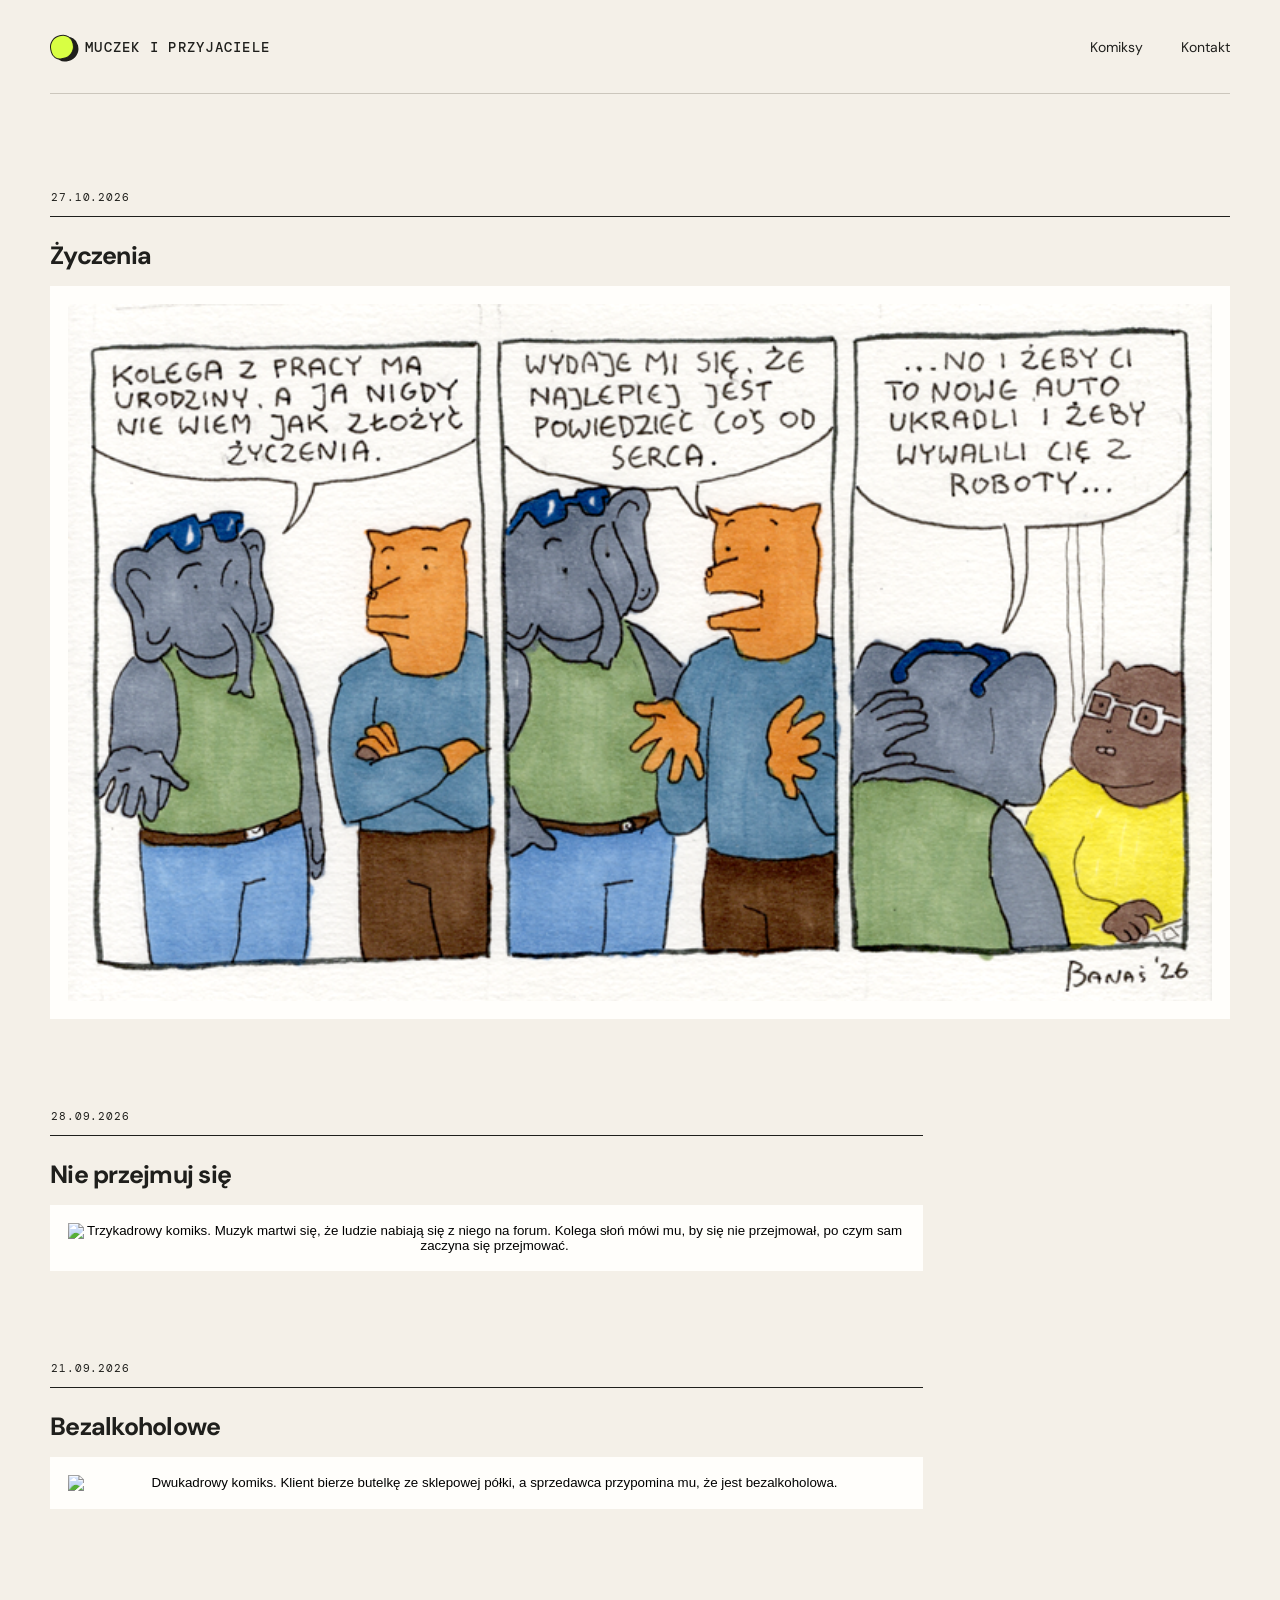
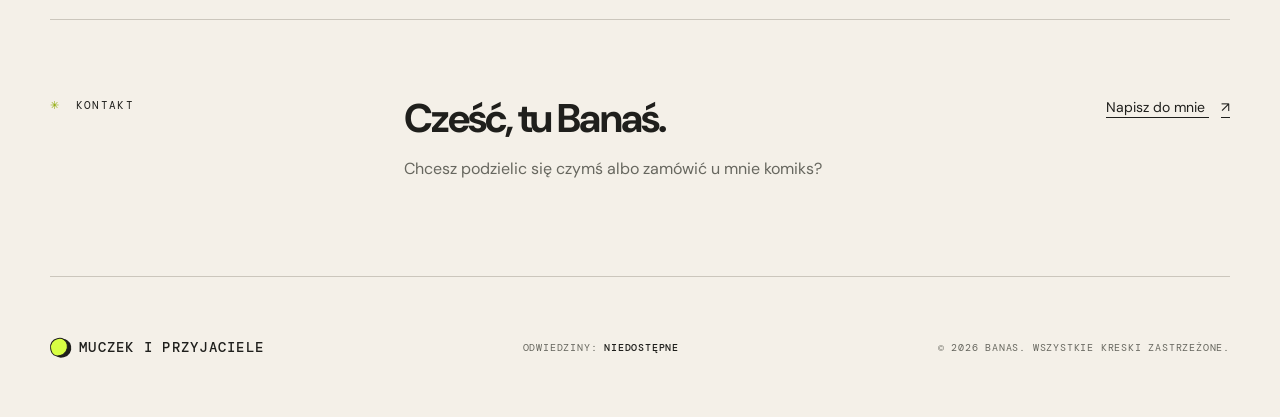
==== index.html @ a39222b4 "Display public GoatCounter visit total in footer" ====
<!doctype html>
<html lang="pl">
  <head>
    <meta charset="UTF-8" />
    <meta name="viewport" content="width=device-width, initial-scale=1.0" />
    <meta
      name="description"
      content="Muczek i Przyjaciele."
    />
    <title>Muczek i Przyjaciele</title>
    <link rel="preconnect" href="https://fonts.googleapis.com" />
    <link rel="preconnect" href="https://fonts.gstatic.com" crossorigin />
    <link
      href="https://fonts.googleapis.com/css2?family=DM+Mono:wght@400;500&family=DM+Sans:wght@400;500;600;700&display=swap"
      rel="stylesheet"
    />
    <link rel="stylesheet" href="style.css" />
    <script
      data-goatcounter="https://muczek.goatcounter.com/count"
      async
      src="https://gc.zgo.at/count.js"
    ></script>
  </head>
  <body>
    <header class="site-header">
      <a class="logo" href="#top" aria-label="Muczek i Przyjaciele — strona główna">
        <span class="logo-mark" aria-hidden="true"></span>
        <span>MUCZEK I PRZYJACIELE</span>
      </a>
      <nav aria-label="Główna nawigacja">
        <a href="#komiksy">Komiksy</a>
        <a href="#kontakt">Kontakt</a>
      </nav>
    </header>

    <main id="top">
      <section class="comics-section" id="komiksy" aria-labelledby="comics-title">
        <div class="comic-list">
          <article class="comic-card featured">
            <div class="comic-meta">
              <time datetime="2026-10-27">27.10.2026</time>
            </div>
            <div class="comic-caption">
              <h3>Życzenia</h3>
            </div>
            <button class="comic-image-button" type="button" aria-label="Powiększ komiks: Życzenia">
              <img
                src="assets/2026_10_zyczenia.png"
                alt="Trzykadrowy komiks. Słoń pyta, jak złożyć koledze z pracy życzenia urodzinowe. Za radą znajomego mówi od serca: życzy koledze kradzieży nowego auta i zwolnienia z pracy."
              />
              <span class="zoom-hint" aria-hidden="true">Powiększ ↗</span>
            </button>
          </article>

          <article class="comic-card">
            <div class="comic-meta">
              <time datetime="2026-09-28">28.09.2026</time>
            </div>
            <div class="comic-caption">
              <h3>Nie przejmuj się</h3>
            </div>
            <button class="comic-image-button" type="button" aria-label="Powiększ komiks: Nie przejmuj się">
              <img
                src="assets/2026_09_nie_przejmuj_sie.png"
                alt="Trzykadrowy komiks. Muzyk martwi się, że ludzie nabiają się z niego na forum. Kolega słoń mówi mu, by się nie przejmował, po czym sam zaczyna się przejmować."
              />
              <span class="zoom-hint" aria-hidden="true">Powiększ ↗</span>
            </button>
          </article>

          <article class="comic-card">
            <div class="comic-meta">
              <time datetime="2026-09-21">21.09.2026</time>
            </div>
            <div class="comic-caption">
              <h3>Bezalkoholowe</h3>
            </div>
            <button class="comic-image-button" type="button" aria-label="Powiększ komiks: Bezalkoholowe">
              <img
                src="assets/2026_09_bezalkoholowe.png"
                alt="Dwukadrowy komiks. Klient bierze butelkę ze sklepowej półki, a sprzedawca przypomina mu, że jest bezalkoholowa."
              />
              <span class="zoom-hint" aria-hidden="true">Powiększ ↗</span>
            </button>
          </article>
        </div>
      </section>

      <section class="about" id="kontakt" aria-labelledby="about-title">
        <div class="about-label"><span>✳</span> Kontakt</div>
        <div>
          <h2 id="about-title">Cześć, tu Banaś.</h2>
          <p>Chcesz podzielic się czymś albo zamówić u mnie komiks?</p>
        </div>
        <a href="mailto:banasmaciek@gmail.pl">Napisz do mnie <span aria-hidden="true">↗</span></a>
      </section>
    </main>

    <footer>
      <a class="logo footer-logo" href="#top"><span class="logo-mark" aria-hidden="true"></span>MUCZEK I PRZYJACIELE</a>
      <p class="visit-counter" title="Statystyki GoatCounter mogą być opóźnione do czterech godzin.">
        Odwiedziny: <span id="visit-count" role="status">Ładowanie…</span>
      </p>
      <p>© 2026 Banas. Wszystkie kreski zastrzeżone.</p>
    </footer>

    <dialog class="lightbox" aria-label="Powiększony komiks">
      <button class="lightbox-close" type="button" aria-label="Zamknij">×</button>
      <img alt="" />
    </dialog>

    <script src="script.js"></script>
  </body>
</html>
---- style.css ----
:root {
  --paper: #f4f0e8;
  --ink: #1f1f1c;
  --muted: #67675f;
  --line: #cbc6bc;
  --acid: #d8ff43;
  --white: #fffefb;
}

* { box-sizing: border-box; }

.visually-hidden {
  position: absolute;
  width: 1px;
  height: 1px;
  padding: 0;
  margin: -1px;
  overflow: hidden;
  clip: rect(0, 0, 0, 0);
  white-space: nowrap;
  border: 0;
}

html { scroll-behavior: smooth; }

body {
  margin: 0;
  color: var(--ink);
  background: var(--paper);
  font-family: "DM Sans", sans-serif;
  -webkit-font-smoothing: antialiased;
}

a { color: inherit; }

.site-header {
  width: min(1180px, calc(100% - 48px));
  height: 94px;
  margin: auto;
  display: flex;
  align-items: center;
  justify-content: space-between;
  border-bottom: 1px solid var(--line);
}

.logo {
  display: inline-flex;
  gap: 11px;
  align-items: center;
  text-decoration: none;
  font: 500 14px/1 "DM Mono", monospace;
  letter-spacing: .09em;
}

.logo-mark {
  width: 24px;
  height: 24px;
  display: block;
  background: var(--acid);
  border: 1.5px solid var(--ink);
  border-radius: 50% 44% 52% 39%;
  transform: rotate(-12deg);
  box-shadow: 4px 3px 0 var(--ink);
}

nav { display: flex; gap: 38px; }
nav a {
  position: relative;
  font-size: 14px;
  text-decoration: none;
}
nav a::after {
  content: "";
  position: absolute;
  left: 0; right: 100%; bottom: -6px;
  border-bottom: 1px solid;
  transition: right .2s ease;
}
nav a:hover::after { right: 0; }

main, footer { width: min(1180px, calc(100% - 48px)); margin: auto; }

.hero {
  min-height: 360px;
  display: flex;
  align-items: center;
  border-bottom: 1px solid var(--line);
}

.eyebrow {
  margin: 0 0 24px;
  font: 500 11px/1 "DM Mono", monospace;
  letter-spacing: .14em;
  text-transform: uppercase;
}

h1, h2, h3, p { margin-top: 0; }

.intro { color: var(--muted); font-size: 16px; line-height: 1.65; margin-bottom: 33px; }

.primary-button {
  width: fit-content;
  display: flex;
  align-items: center;
  gap: 42px;
  padding: 15px 18px;
  color: var(--white);
  background: var(--ink);
  text-decoration: none;
  font-size: 13px;
  transition: transform .2s, box-shadow .2s;
}
.primary-button:hover { transform: translate(-2px, -2px); box-shadow: 4px 4px 0 var(--acid); }
.primary-button span { font-size: 18px; }

.comics-section { padding: 96px 0 110px; }
.section-heading { display: flex; justify-content: space-between; align-items: end; margin-bottom: 58px; }
.section-heading .eyebrow { margin-bottom: 15px; }
h2 { font-size: clamp(38px, 4.2vw, 58px); letter-spacing: -.045em; line-height: 1; }
.issue-count { font: 12px "DM Mono", monospace; color: var(--muted); }

.comic-list { display: grid; gap: 90px; }
.comic-card { width: 74%; }
.comic-card.featured { width: 100%; }
.comic-meta {
  display: flex;
  justify-content: space-between;
  padding: 0 1px 12px;
  border-bottom: 1px solid var(--ink);
  font: 11px "DM Mono", monospace;
  letter-spacing: .08em;
  text-transform: uppercase;
}
.comic-number { font-weight: 500; }
.comic-image-button {
  display: block;
  position: relative;
  width: 100%;
  padding: 18px;
  border: 0;
  background: var(--white);
  cursor: zoom-in;
}
.comic-image-button img { display: block; width: 100%; height: auto; filter: contrast(1.02); }
.zoom-hint {
  position: absolute;
  right: 28px;
  bottom: 28px;
  padding: 9px 12px;
  color: white;
  background: var(--ink);
  font: 10px "DM Mono", monospace;
  opacity: 0;
  transform: translateY(5px);
  transition: .2s;
}
.comic-image-button:hover .zoom-hint { opacity: 1; transform: none; }
.comic-caption { margin: 22px 0 14px; }
.comic-caption h3 { margin-bottom: 0; font-size: 25px; letter-spacing: -.03em; }
.comic-caption p { margin: 3px 0 0; color: var(--muted); font-size: 14px; line-height: 1.5; }

.about {
  display: grid;
  grid-template-columns: 1fr 1.7fr .8fr;
  gap: 40px;
  align-items: start;
  padding: 78px 0;
  border-top: 1px solid var(--line);
  border-bottom: 1px solid var(--line);
}
.about-label { font: 11px "DM Mono", monospace; letter-spacing: .12em; text-transform: uppercase; }
.about-label span { color: #8ba800; margin-right: 7px; }
.about h2 { margin-bottom: 18px; font-size: 40px; }
.about p { max-width: 480px; color: var(--muted); line-height: 1.65; }
.about > a { justify-self: end; text-underline-offset: 5px; font-size: 14px; }
.about > a span { margin-left: 12px; }

footer { height: 140px; display: flex; align-items: center; justify-content: space-between; }
footer p { margin: 0; color: var(--muted); font: 10px "DM Mono", monospace; text-transform: uppercase; letter-spacing: .08em; }
.visit-counter { white-space: nowrap; }
.visit-counter span { color: var(--ink); font-weight: 500; }
.footer-logo .logo-mark { width: 18px; height: 18px; box-shadow: 3px 2px 0 var(--ink); }

.lightbox {
  width: min(95vw, 1400px);
  max-height: 94vh;
  padding: 48px 24px 24px;
  border: 0;
  background: var(--paper);
  box-shadow: 0 20px 80px #0006;
}
.lightbox::backdrop { background: #151512d9; backdrop-filter: blur(4px); }
.lightbox img { display: block; max-width: 100%; max-height: calc(94vh - 72px); margin: auto; }
.lightbox-close { position: absolute; top: 8px; right: 14px; border: 0; background: none; font-size: 30px; cursor: pointer; }

@media (max-width: 760px) {
  .site-header, main, footer { width: min(100% - 28px, 1180px); }
  .site-header { height: 74px; }
  nav { gap: 18px; }
  nav a:last-child { display: none; }
  .hero { min-height: 330px; padding: 60px 0; }
  .desktop-only { display: none; }
  .comics-section { padding: 70px 0 80px; }
  .section-heading { margin-bottom: 40px; }
  .comic-list { gap: 64px; }
  .comic-card, .comic-card.featured { width: 100%; }
  .comic-image-button { padding: 8px; }
  .about { grid-template-columns: 1fr; gap: 30px; padding: 60px 0; }
  .about > a { justify-self: start; }
  footer { min-height: 150px; height: auto; display: grid; gap: 12px; align-content: center; }
}

@media (prefers-reduced-motion: reduce) {
  html { scroll-behavior: auto; }
  *, *::before, *::after { transition: none !important; }
}
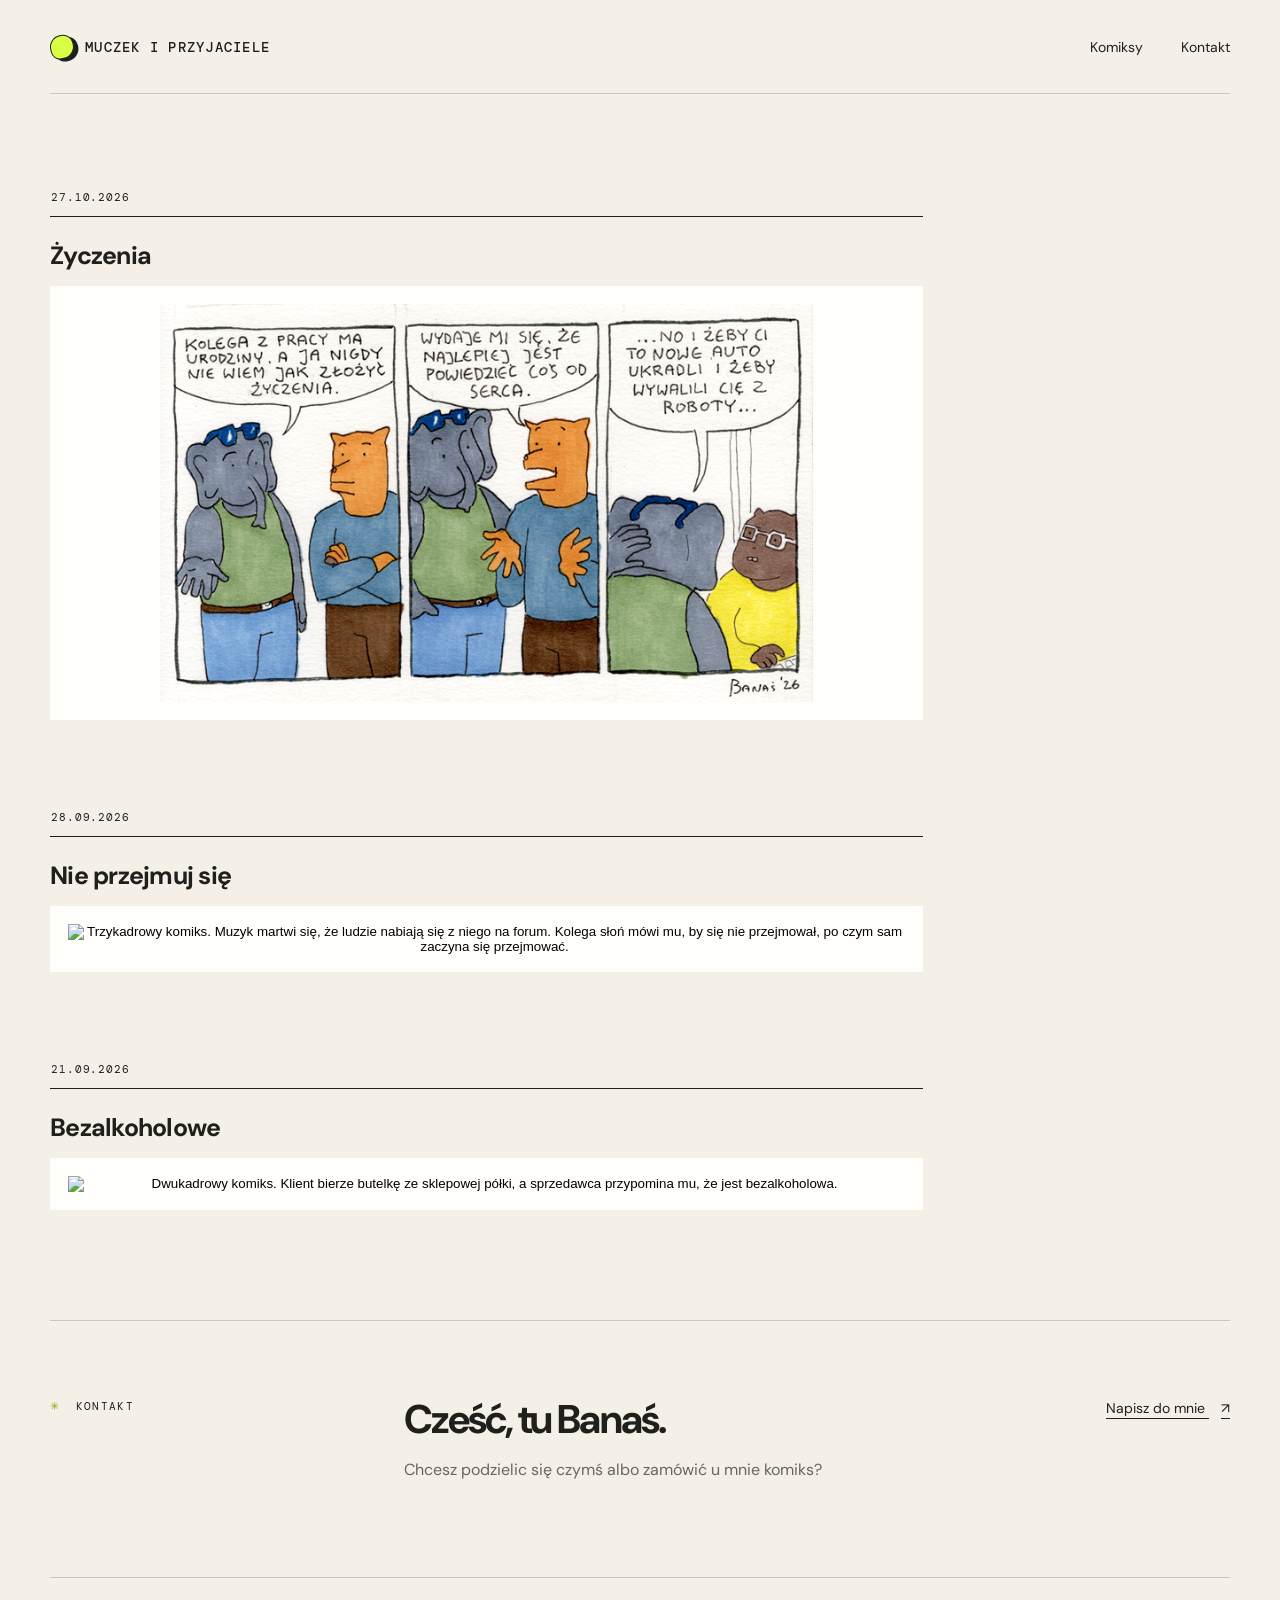
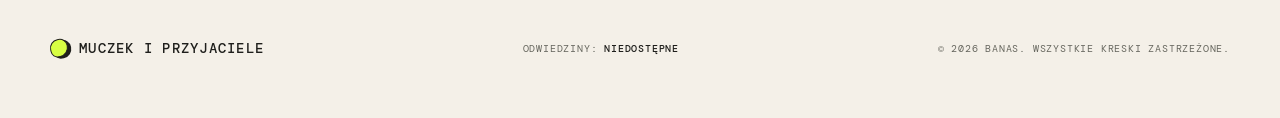
==== commit 515fbcce: "Reduce latest comic height and explain unavailable counter" ====
--- a/index.html
+++ b/index.html
@@ -36,7 +36,7 @@
     <main id="top">
       <section class="comics-section" id="komiksy" aria-labelledby="comics-title">
         <div class="comic-list">
-          <article class="comic-card featured">
+          <article class="comic-card compact">
             <div class="comic-meta">
               <time datetime="2026-10-27">27.10.2026</time>
             </div>
--- a/style.css
+++ b/style.css
@@ -142,6 +142,7 @@
   cursor: zoom-in;
 }
 .comic-image-button img { display: block; width: 100%; height: auto; filter: contrast(1.02); }
+.comic-card.compact .comic-image-button img { aspect-ratio: 1044 / 496; object-fit: contain; }
 .zoom-hint {
   position: absolute;
   right: 28px;
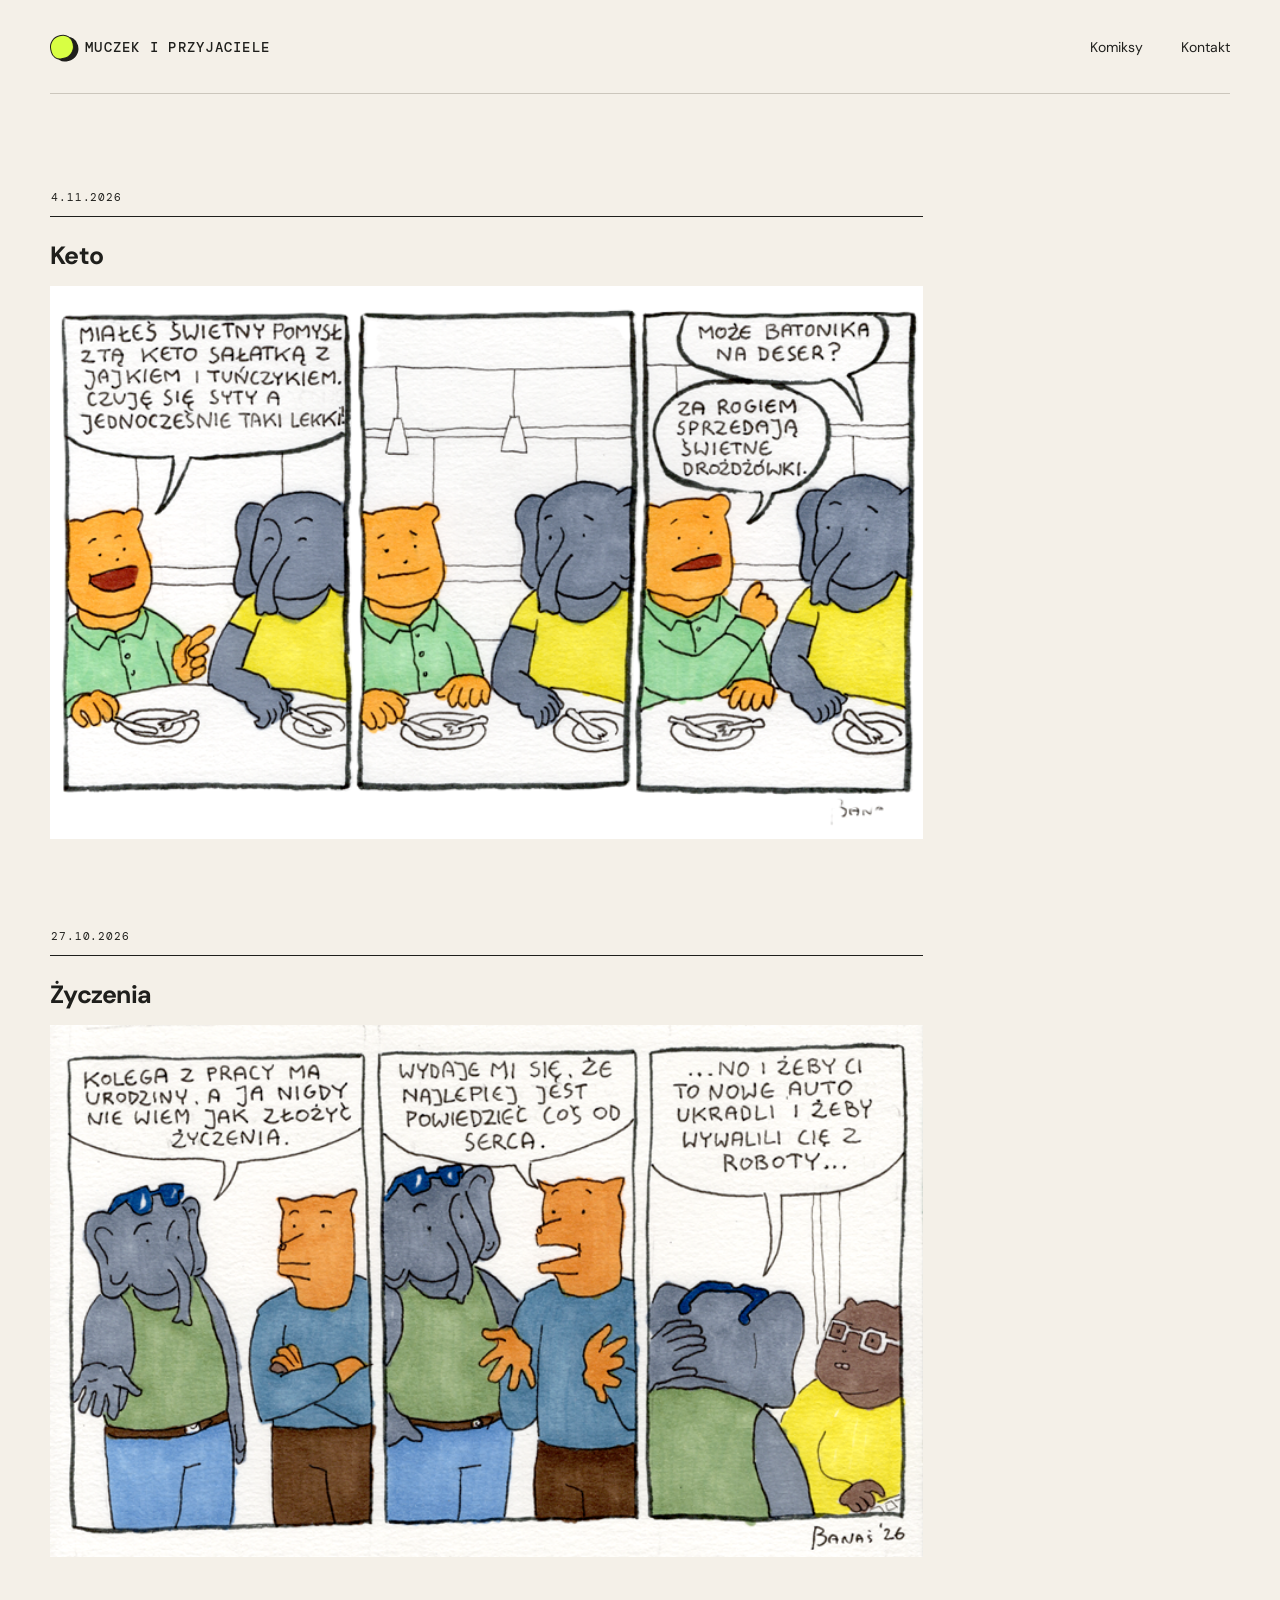
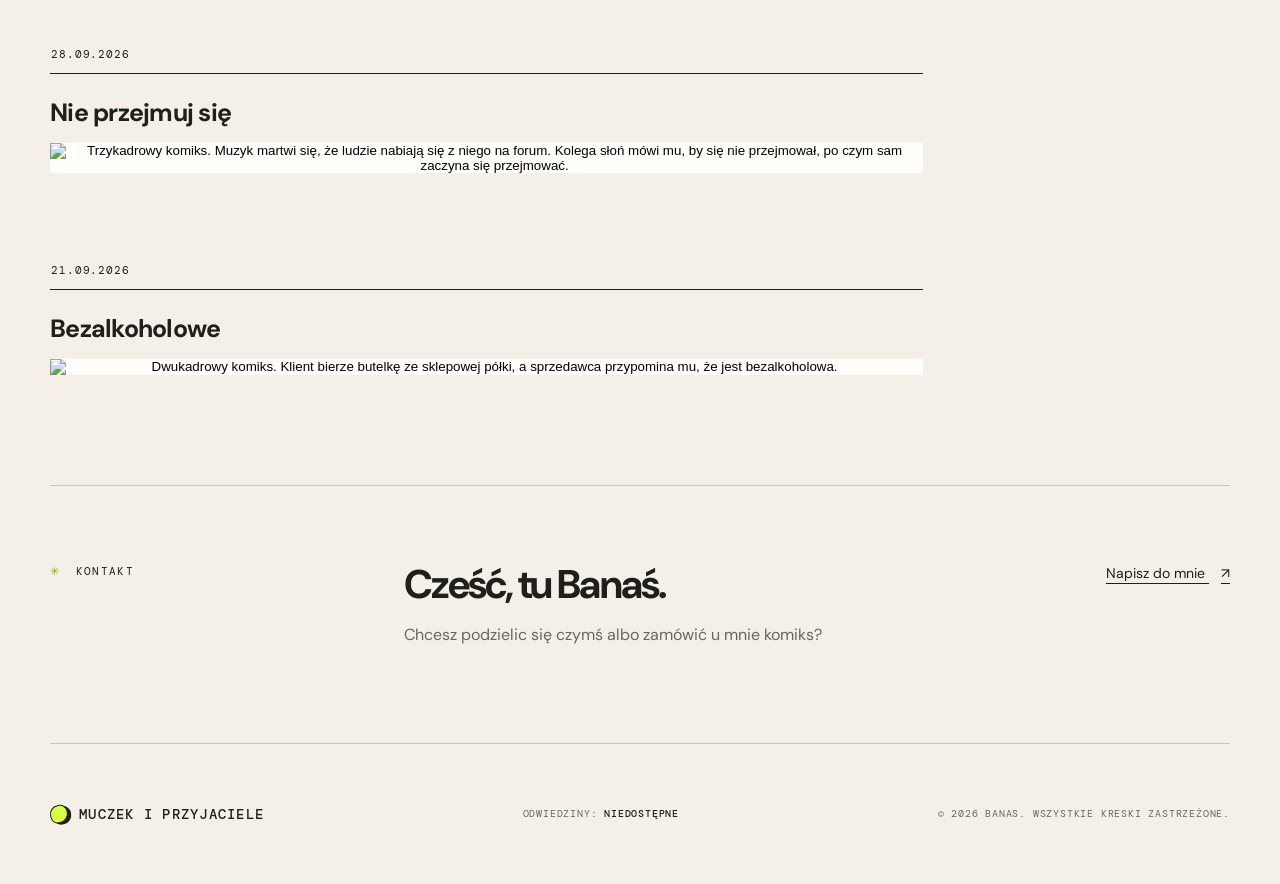
==== commit a483d3cb: "Add new strip" ====
--- a/index.html
+++ b/index.html
@@ -36,6 +36,23 @@
     <main id="top">
       <section class="comics-section" id="komiksy" aria-labelledby="comics-title">
         <div class="comic-list">
+
+          <article class="comic-card compact">
+            <div class="comic-meta">
+              <time datetime="2026-10-27">4.11.2026</time>
+            </div>
+            <div class="comic-caption">
+              <h3>Keto</h3>
+            </div>
+            <button class="comic-image-button" type="button" aria-label="Powiększ komiks: Życzenia">
+              <img
+                src="assets/2026_10_keto.png"
+                alt="Trzykadrowy komiks. "
+              />
+              <span class="zoom-hint" aria-hidden="true">Powiększ ↗</span>
+            </button>
+          </article>
+
           <article class="comic-card compact">
             <div class="comic-meta">
               <time datetime="2026-10-27">27.10.2026</time>
--- a/style.css
+++ b/style.css
@@ -136,13 +136,12 @@
   display: block;
   position: relative;
   width: 100%;
-  padding: 18px;
+  padding: 0;
   border: 0;
   background: var(--white);
   cursor: zoom-in;
 }
 .comic-image-button img { display: block; width: 100%; height: auto; filter: contrast(1.02); }
-.comic-card.compact .comic-image-button img { aspect-ratio: 1044 / 496; object-fit: contain; }
 .zoom-hint {
   position: absolute;
   right: 28px;
@@ -205,7 +204,6 @@
   .section-heading { margin-bottom: 40px; }
   .comic-list { gap: 64px; }
   .comic-card, .comic-card.featured { width: 100%; }
-  .comic-image-button { padding: 8px; }
   .about { grid-template-columns: 1fr; gap: 30px; padding: 60px 0; }
   .about > a { justify-self: start; }
   footer { min-height: 150px; height: auto; display: grid; gap: 12px; align-content: center; }
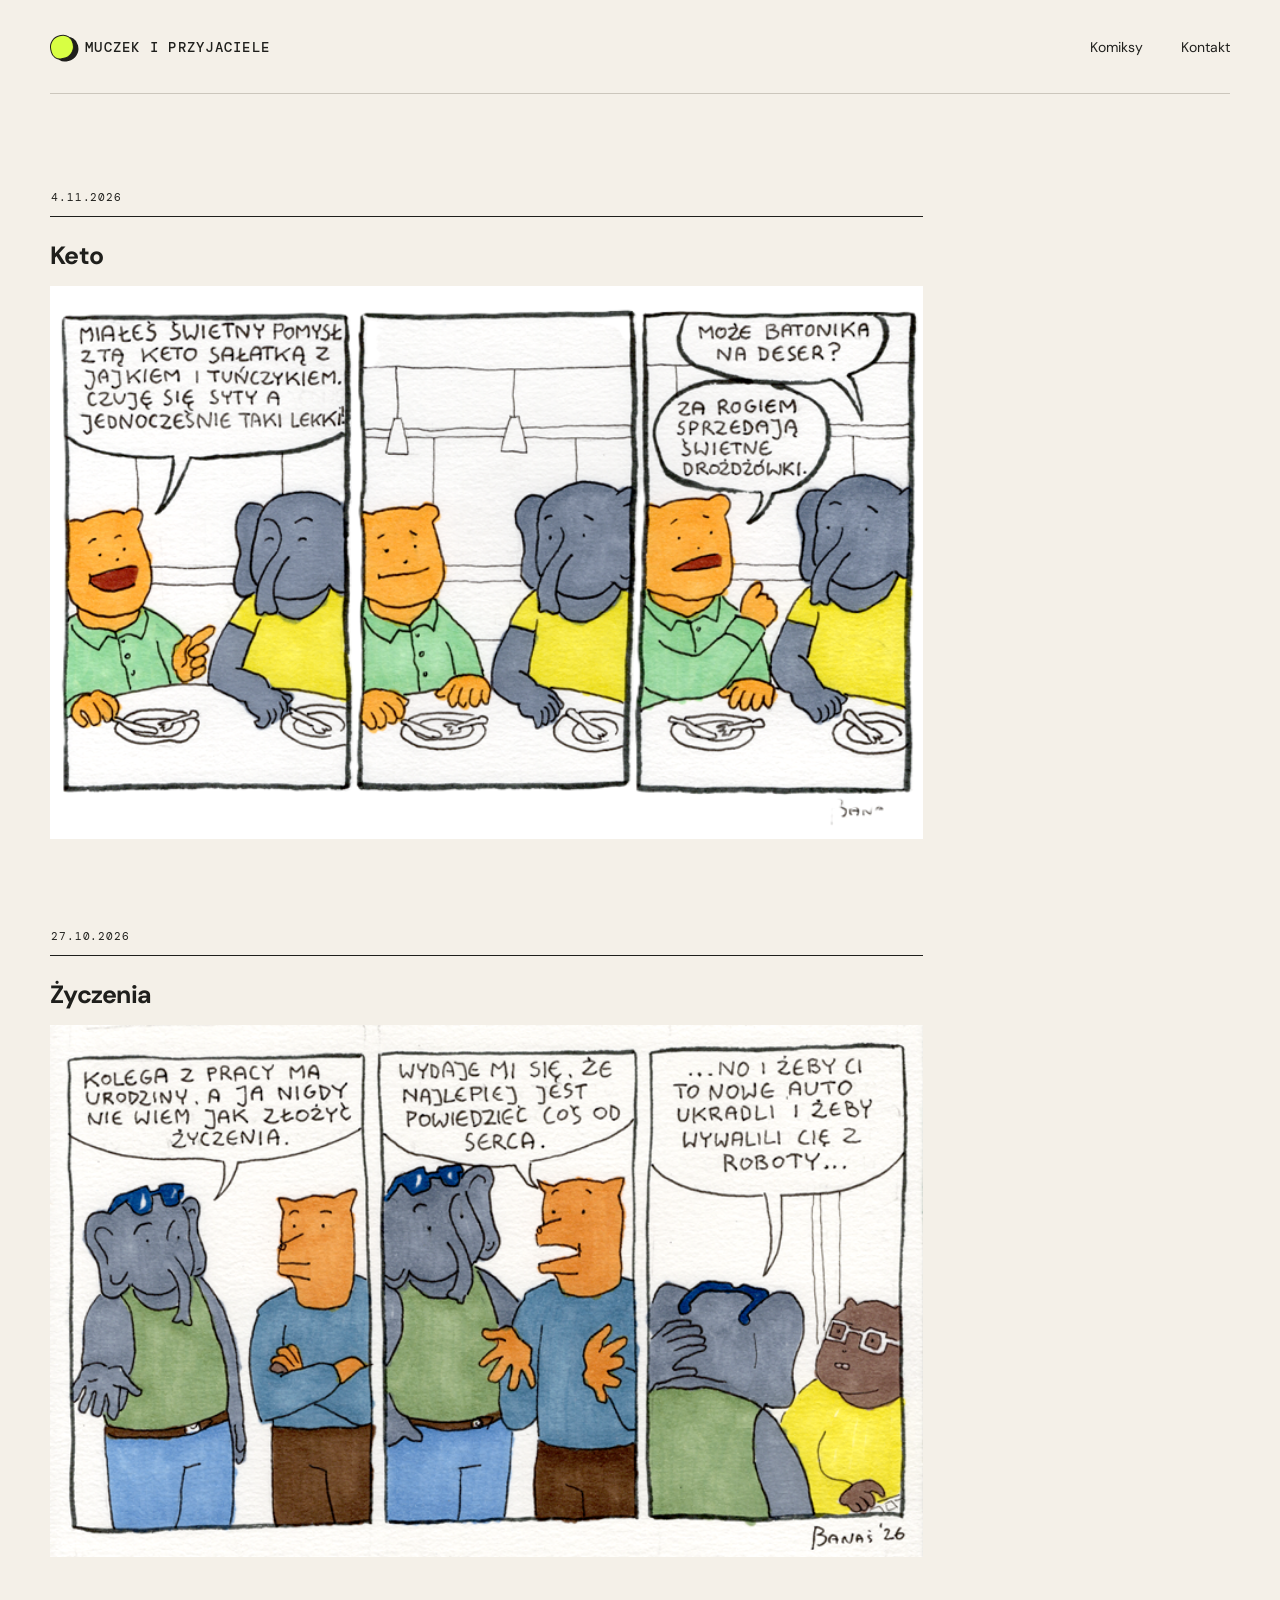
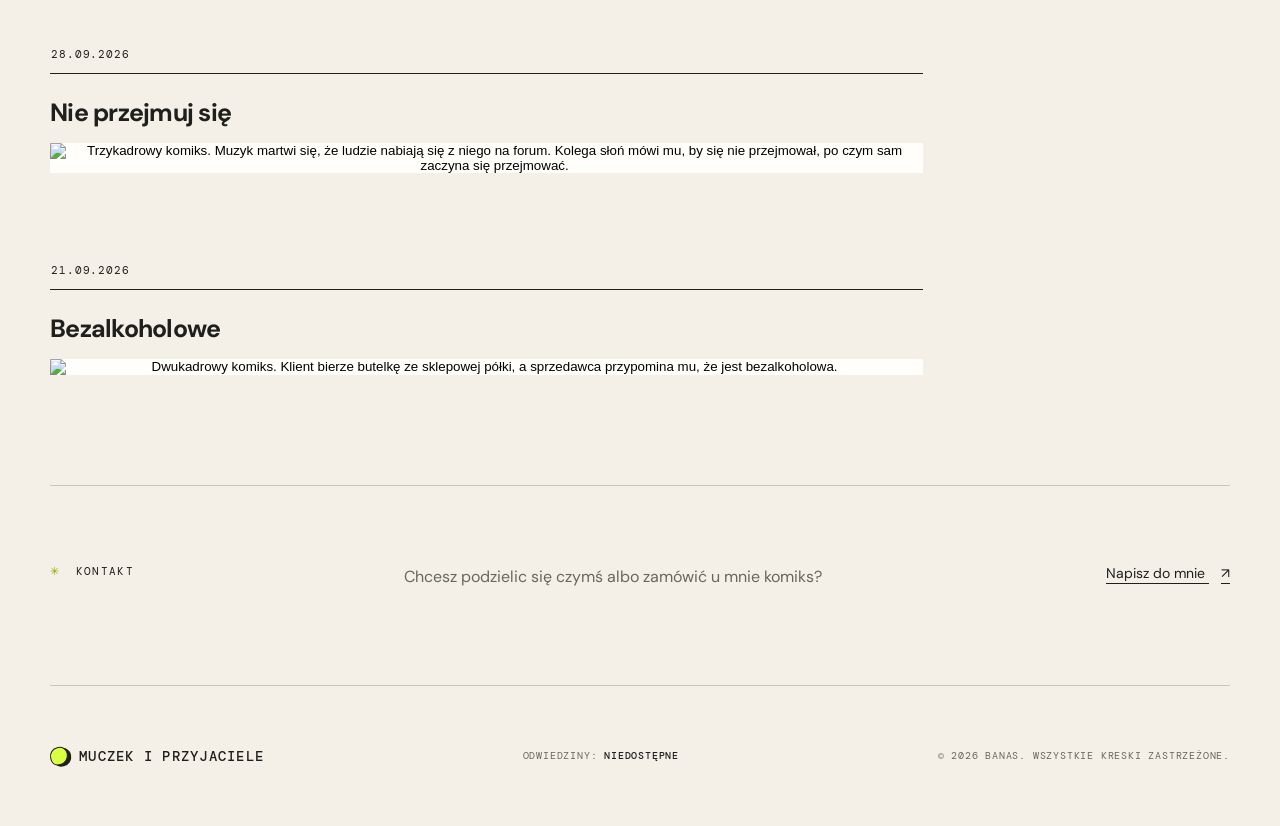
==== commit 9f12e405: "Remove text" ====
--- a/index.html
+++ b/index.html
@@ -106,7 +106,6 @@
       <section class="about" id="kontakt" aria-labelledby="about-title">
         <div class="about-label"><span>✳</span> Kontakt</div>
         <div>
-          <h2 id="about-title">Cześć, tu Banaś.</h2>
           <p>Chcesz podzielic się czymś albo zamówić u mnie komiks?</p>
         </div>
         <a href="mailto:banasmaciek@gmail.pl">Napisz do mnie <span aria-hidden="true">↗</span></a>
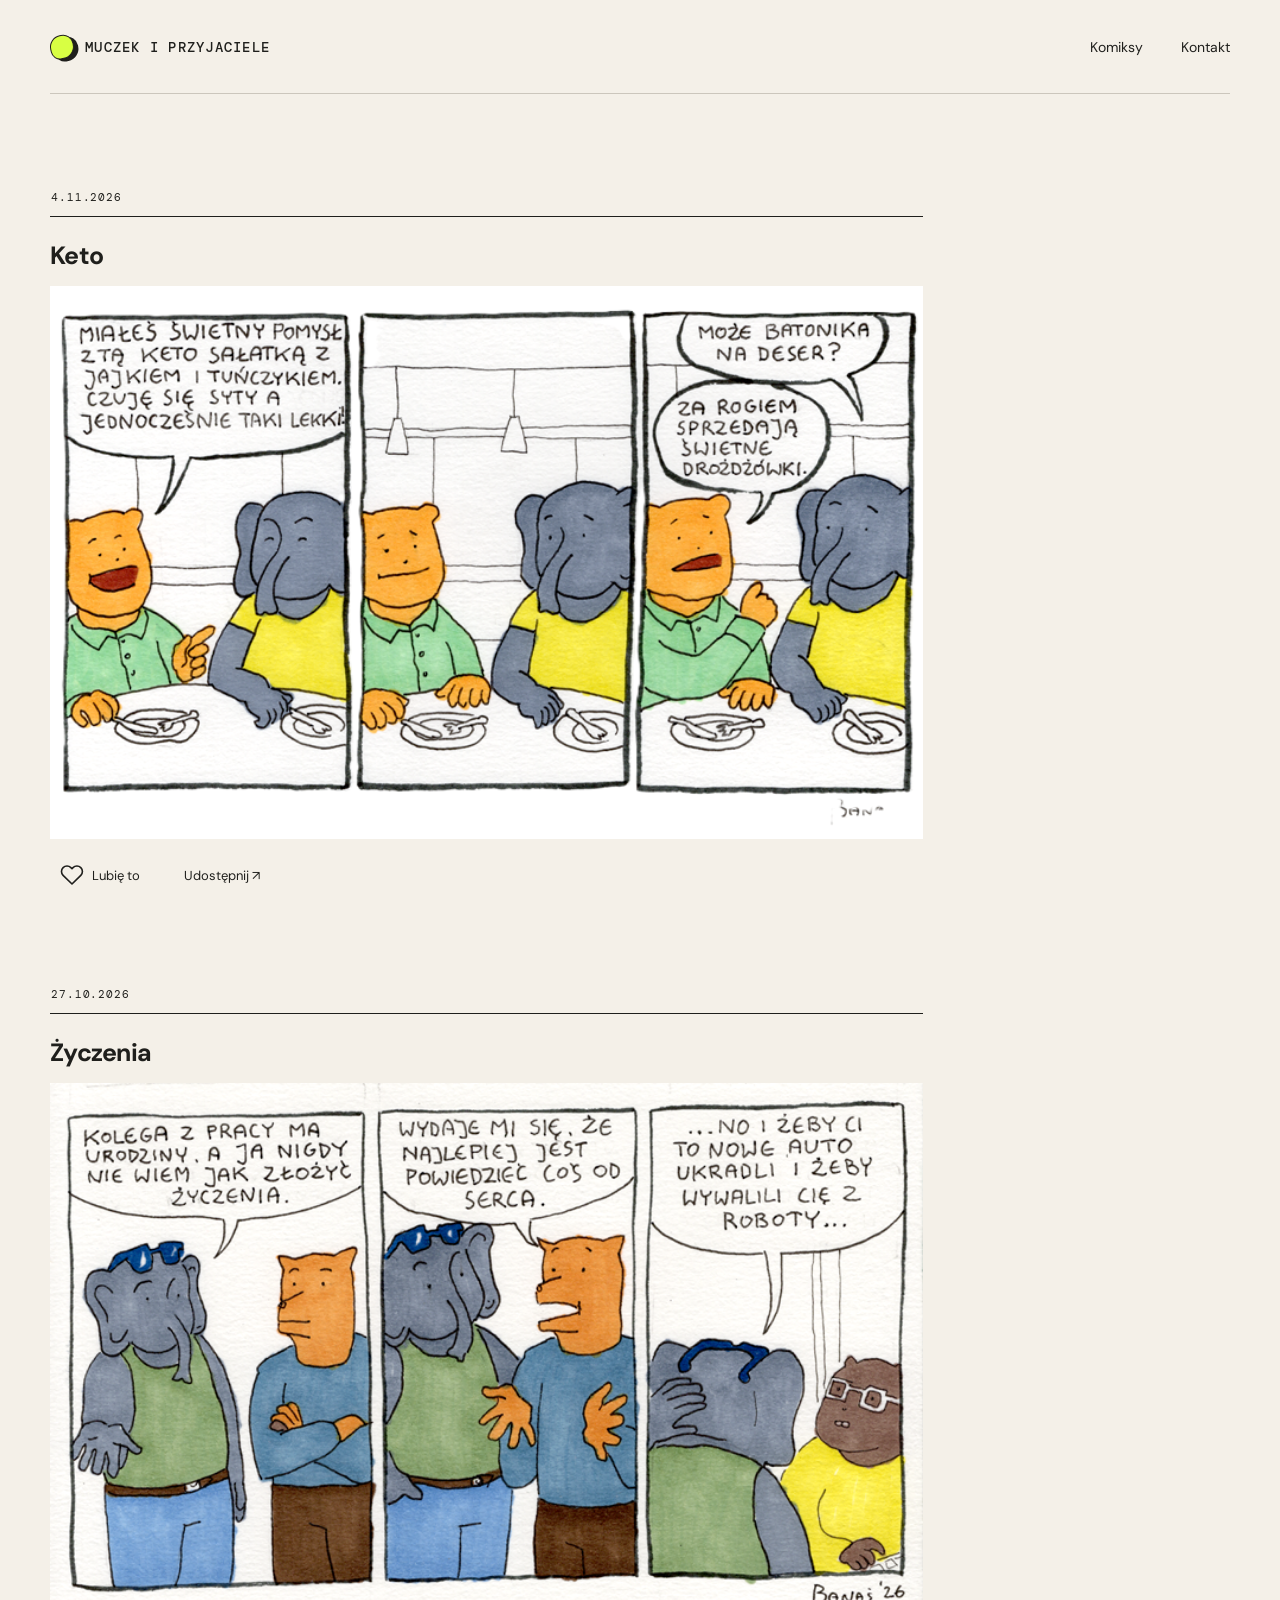
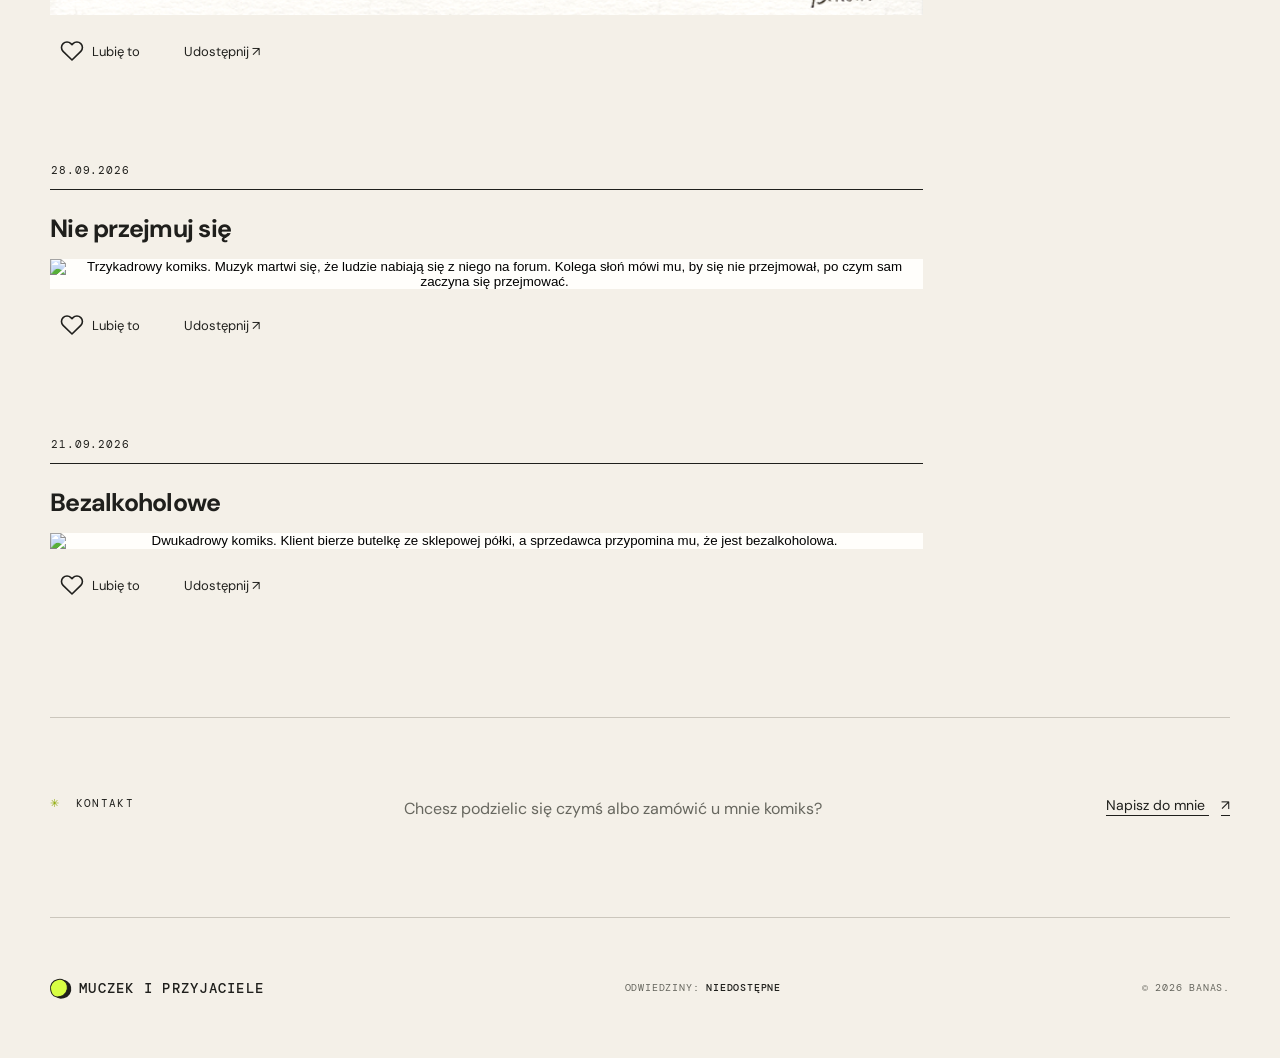
==== commit 8f07d9c9: "Add per-comic hearts and social sharing" ====
--- a/index.html
+++ b/index.html
@@ -37,7 +37,7 @@
       <section class="comics-section" id="komiksy" aria-labelledby="comics-title">
         <div class="comic-list">
 
-          <article class="comic-card compact">
+          <article class="comic-card compact" id="keto">
             <div class="comic-meta">
               <time datetime="2026-10-27">4.11.2026</time>
             </div>
@@ -53,7 +53,7 @@
             </button>
           </article>
 
-          <article class="comic-card compact">
+          <article class="comic-card compact" id="zyczenia">
             <div class="comic-meta">
               <time datetime="2026-10-27">27.10.2026</time>
             </div>
@@ -69,7 +69,7 @@
             </button>
           </article>
 
-          <article class="comic-card">
+          <article class="comic-card" id="nie-przejmuj-sie">
             <div class="comic-meta">
               <time datetime="2026-09-28">28.09.2026</time>
             </div>
@@ -85,7 +85,7 @@
             </button>
           </article>
 
-          <article class="comic-card">
+          <article class="comic-card" id="bezalkoholowe">
             <div class="comic-meta">
               <time datetime="2026-09-21">21.09.2026</time>
             </div>
@@ -117,7 +117,7 @@
       <p class="visit-counter" title="Statystyki GoatCounter mogą być opóźnione do czterech godzin.">
         Odwiedziny: <span id="visit-count" role="status">Ładowanie…</span>
       </p>
-      <p>© 2026 Banas. Wszystkie kreski zastrzeżone.</p>
+      <p>© 2026 Banas.</p>
     </footer>
 
     <dialog class="lightbox" aria-label="Powiększony komiks">
--- a/style.css
+++ b/style.css
@@ -122,6 +122,31 @@
 .comic-list { display: grid; gap: 90px; }
 .comic-card { width: 74%; }
 .comic-card.featured { width: 100%; }
+.comic-card[id] { scroll-margin-top: 24px; }
+.comic-actions { display: flex; align-items: start; gap: 12px 24px; flex-wrap: wrap; padding-top: 14px; }
+.like-button, .comic-share summary, .share-options a, .share-options button {
+  min-height: 44px;
+  display: inline-flex;
+  align-items: center;
+  gap: 8px;
+  padding: 8px 10px;
+  border: 0;
+  background: transparent;
+  color: var(--ink);
+  font: inherit;
+  font-size: 13px;
+  text-decoration: none;
+  cursor: pointer;
+}
+.like-button[aria-pressed="true"] { color: #a52b46; cursor: default; opacity: 1; }
+.comic-share summary { list-style: none; }
+.comic-share summary::-webkit-details-marker { display: none; }
+.comic-share[open] summary { text-decoration: underline; text-underline-offset: 4px; }
+.share-options { display: flex; flex-wrap: wrap; gap: 4px; max-width: 100%; }
+.comic-share { min-width: 0; flex: 1; }
+.share-options a:hover, .share-options button:hover { background: var(--white); }
+.comic-actions :focus-visible { outline: 2px solid var(--ink); outline-offset: 3px; }
+.share-link { width: 100%; min-width: 0; padding: 10px; }
 .comic-meta {
   display: flex;
   justify-content: space-between;
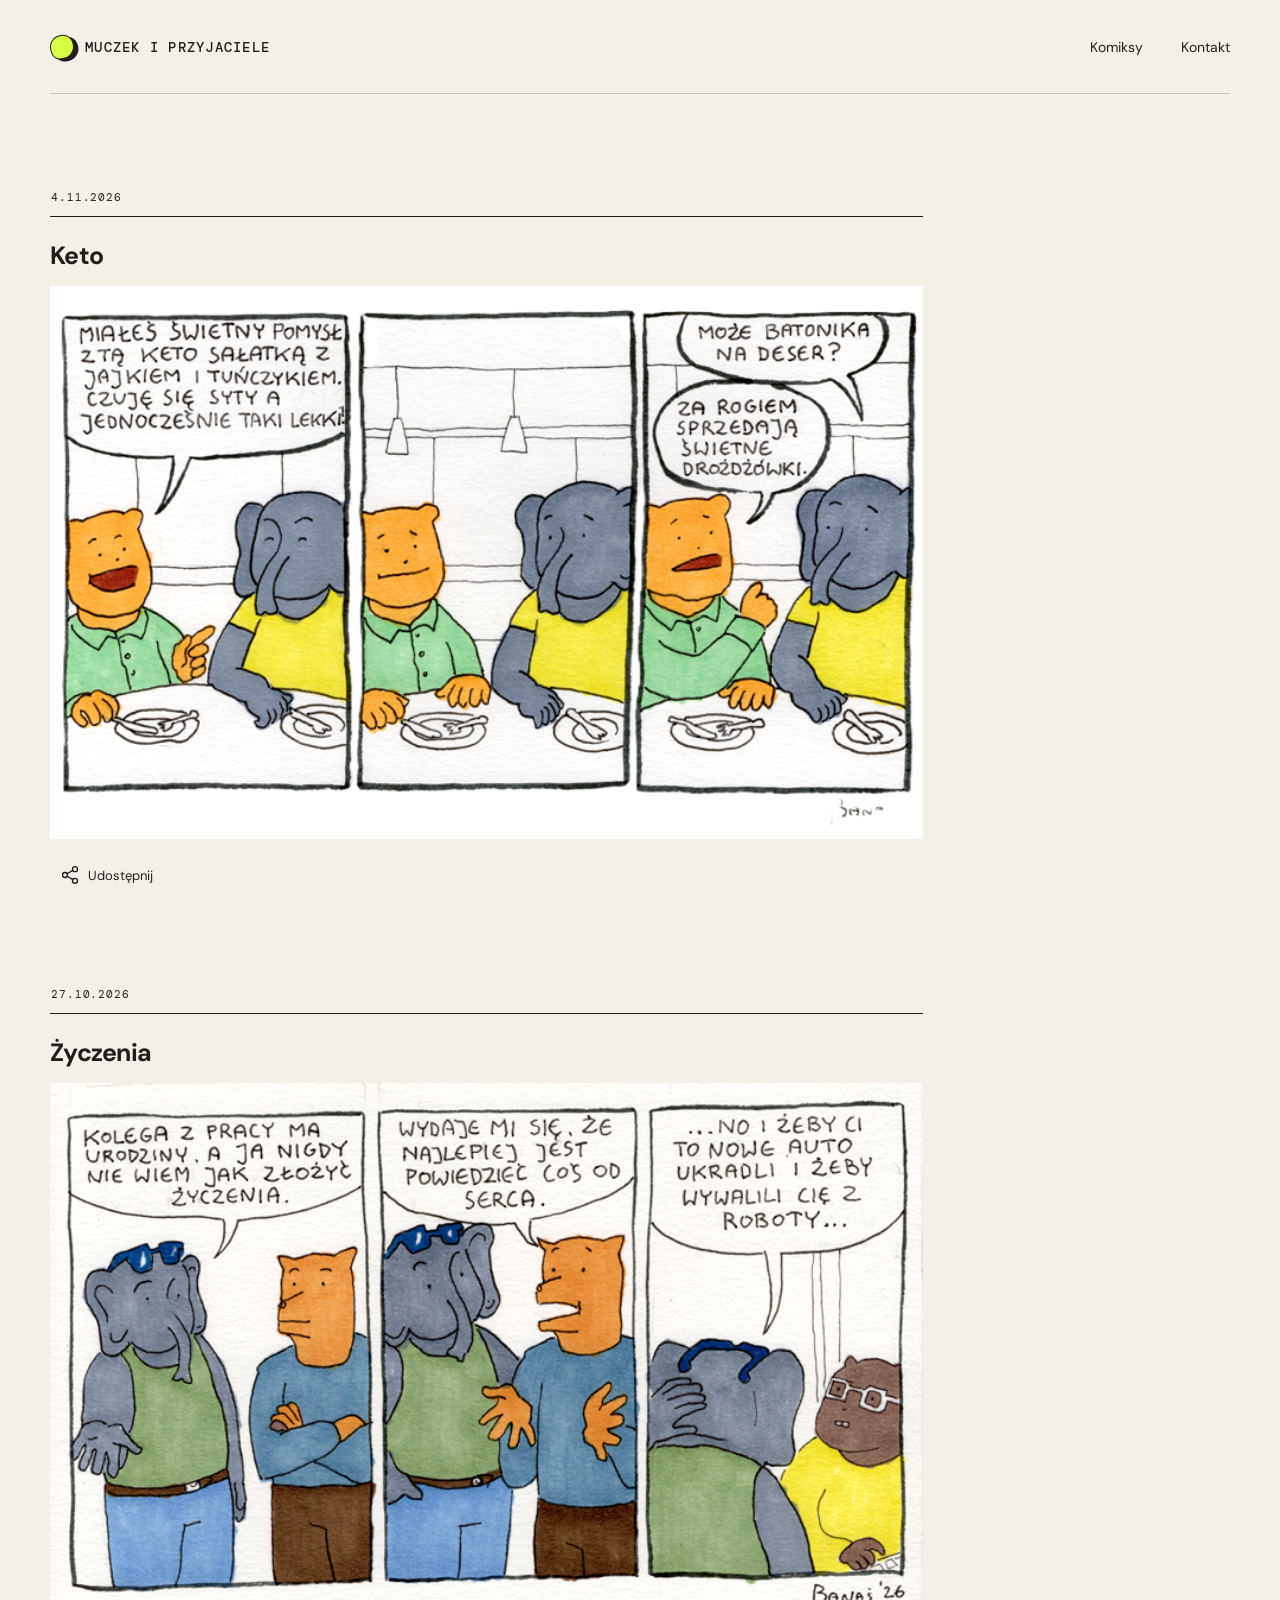
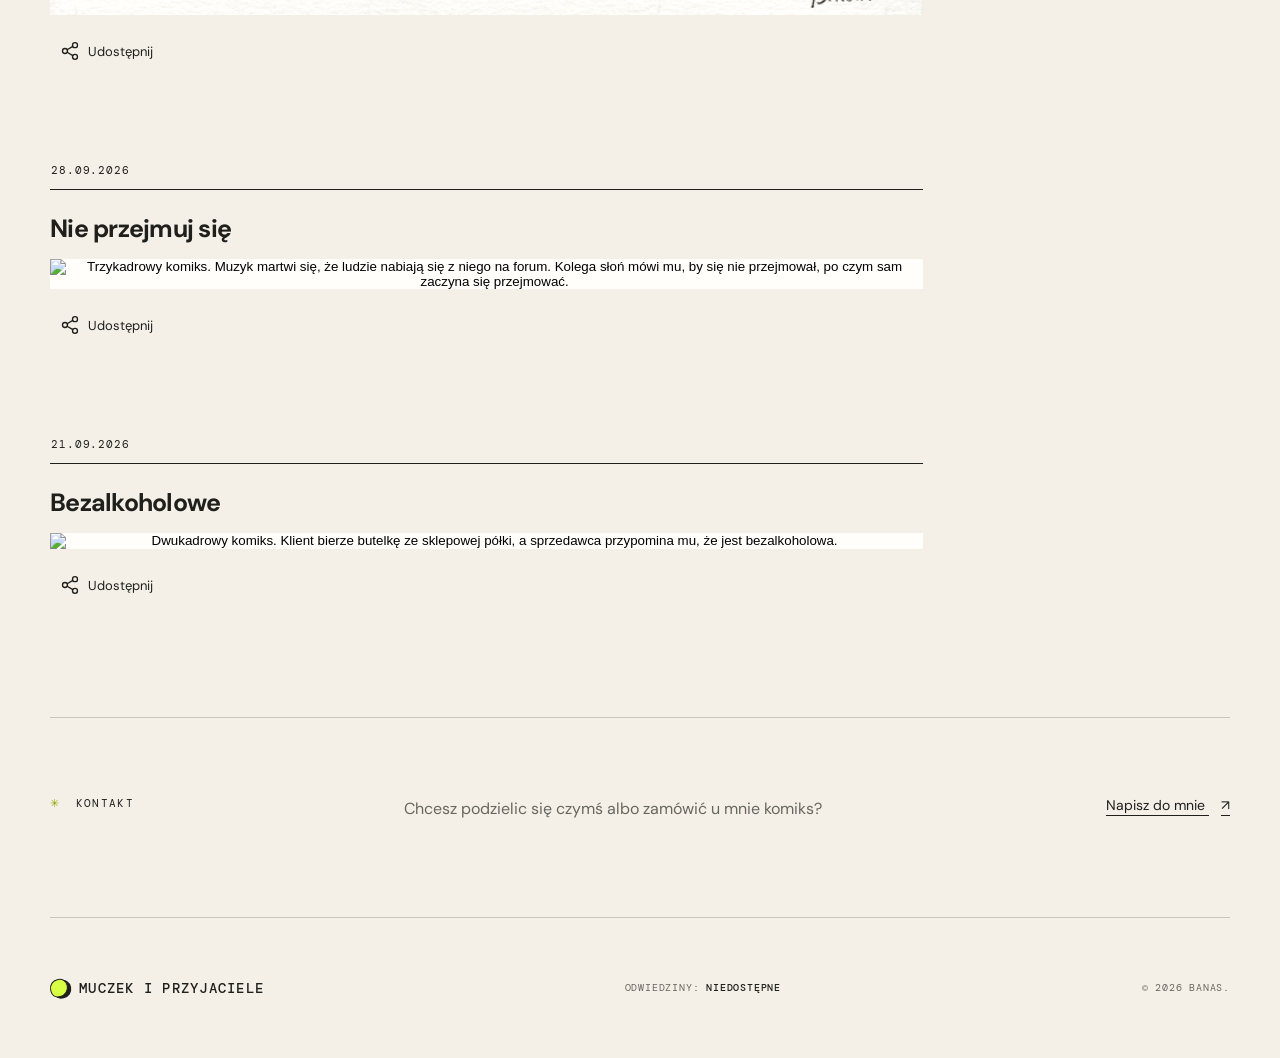
==== commit 61cb9ebd: "Add standalone comic pages with social previews" ====
--- a/index.html
+++ b/index.html
@@ -39,12 +39,12 @@
 
           <article class="comic-card compact" id="keto">
             <div class="comic-meta">
-              <time datetime="2026-10-27">4.11.2026</time>
+              <time datetime="2026-11-04">4.11.2026</time>
             </div>
             <div class="comic-caption">
-              <h3>Keto</h3>
+              <h3><a href="/komiksy/keto/">Keto</a></h3>
             </div>
-            <button class="comic-image-button" type="button" aria-label="Powiększ komiks: Życzenia">
+            <button class="comic-image-button" type="button" aria-label="Powiększ komiks: Keto">
               <img
                 src="assets/2026_10_keto.png"
                 alt="Trzykadrowy komiks. "
@@ -58,7 +58,7 @@
               <time datetime="2026-10-27">27.10.2026</time>
             </div>
             <div class="comic-caption">
-              <h3>Życzenia</h3>
+              <h3><a href="/komiksy/zyczenia/">Życzenia</a></h3>
             </div>
             <button class="comic-image-button" type="button" aria-label="Powiększ komiks: Życzenia">
               <img
@@ -74,7 +74,7 @@
               <time datetime="2026-09-28">28.09.2026</time>
             </div>
             <div class="comic-caption">
-              <h3>Nie przejmuj się</h3>
+              <h3><a href="/komiksy/nie-przejmuj-sie/">Nie przejmuj się</a></h3>
             </div>
             <button class="comic-image-button" type="button" aria-label="Powiększ komiks: Nie przejmuj się">
               <img
@@ -90,7 +90,7 @@
               <time datetime="2026-09-21">21.09.2026</time>
             </div>
             <div class="comic-caption">
-              <h3>Bezalkoholowe</h3>
+              <h3><a href="/komiksy/bezalkoholowe/">Bezalkoholowe</a></h3>
             </div>
             <button class="comic-image-button" type="button" aria-label="Powiększ komiks: Bezalkoholowe">
               <img
--- a/style.css
+++ b/style.css
@@ -122,9 +122,16 @@
 .comic-list { display: grid; gap: 90px; }
 .comic-card { width: 74%; }
 .comic-card.featured { width: 100%; }
+.comic-caption a { text-decoration: none; }
+.comic-caption a:hover { text-decoration: underline; text-underline-offset: 4px; }
+.comic-page { padding: 48px 0 80px; }
+.comic-page .comic-card { width: 100%; }
+.comic-page h1 { margin-bottom: 0; font-size: clamp(28px, 4vw, 42px); letter-spacing: -.03em; }
+.comic-back, .comic-navigation a { font-size: 14px; text-underline-offset: 4px; }
+.comic-navigation { display: flex; flex-wrap: wrap; justify-content: space-between; gap: 24px; margin-top: 40px; }
 .comic-card[id] { scroll-margin-top: 24px; }
 .comic-actions { display: flex; align-items: start; gap: 12px 24px; flex-wrap: wrap; padding-top: 14px; }
-.like-button, .comic-share summary, .share-options a, .share-options button {
+.comic-share summary, .share-options a, .share-options button {
   min-height: 44px;
   display: inline-flex;
   align-items: center;
@@ -138,7 +145,6 @@
   text-decoration: none;
   cursor: pointer;
 }
-.like-button[aria-pressed="true"] { color: #a52b46; cursor: default; opacity: 1; }
 .comic-share summary { list-style: none; }
 .comic-share summary::-webkit-details-marker { display: none; }
 .comic-share[open] summary { text-decoration: underline; text-underline-offset: 4px; }
@@ -222,7 +228,7 @@
   .site-header, main, footer { width: min(100% - 28px, 1180px); }
   .site-header { height: 74px; }
   nav { gap: 18px; }
-  nav a:last-child { display: none; }
+  .site-header nav a:last-child { display: none; }
   .hero { min-height: 330px; padding: 60px 0; }
   .desktop-only { display: none; }
   .comics-section { padding: 70px 0 80px; }
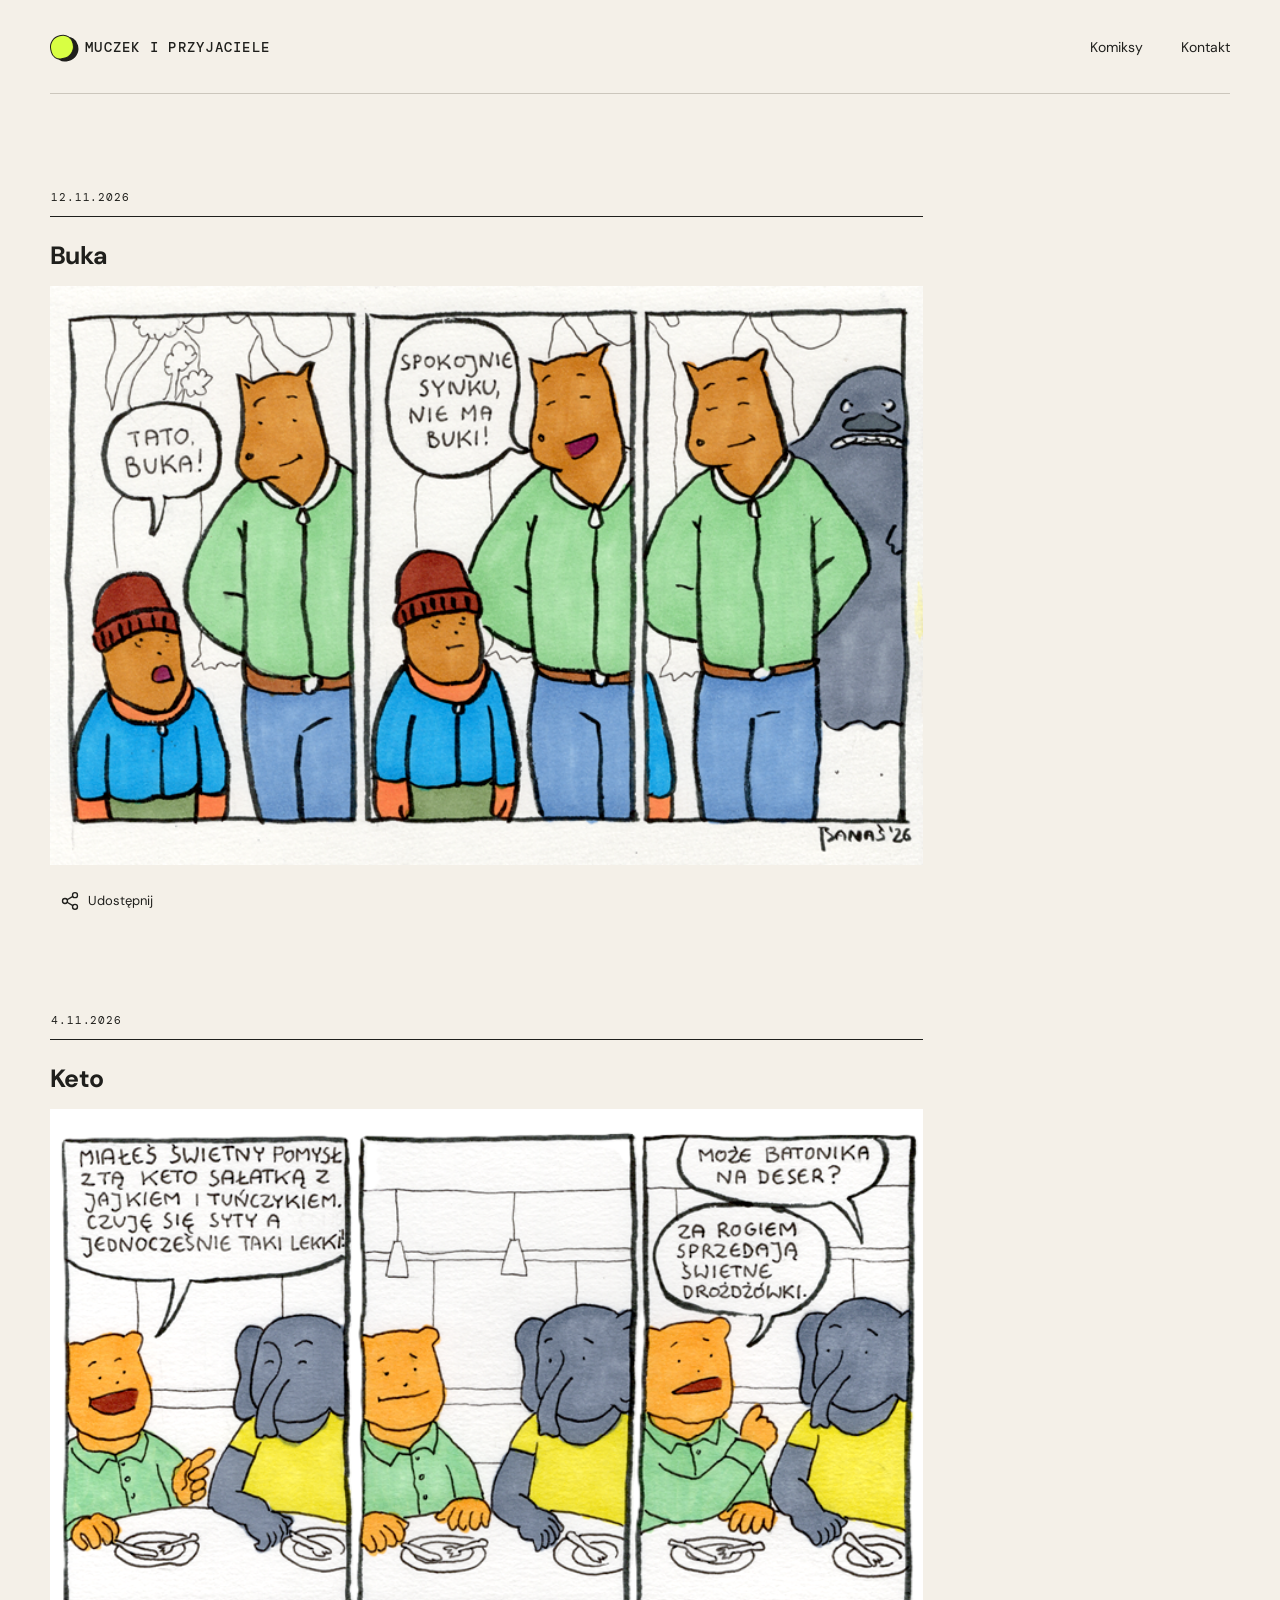
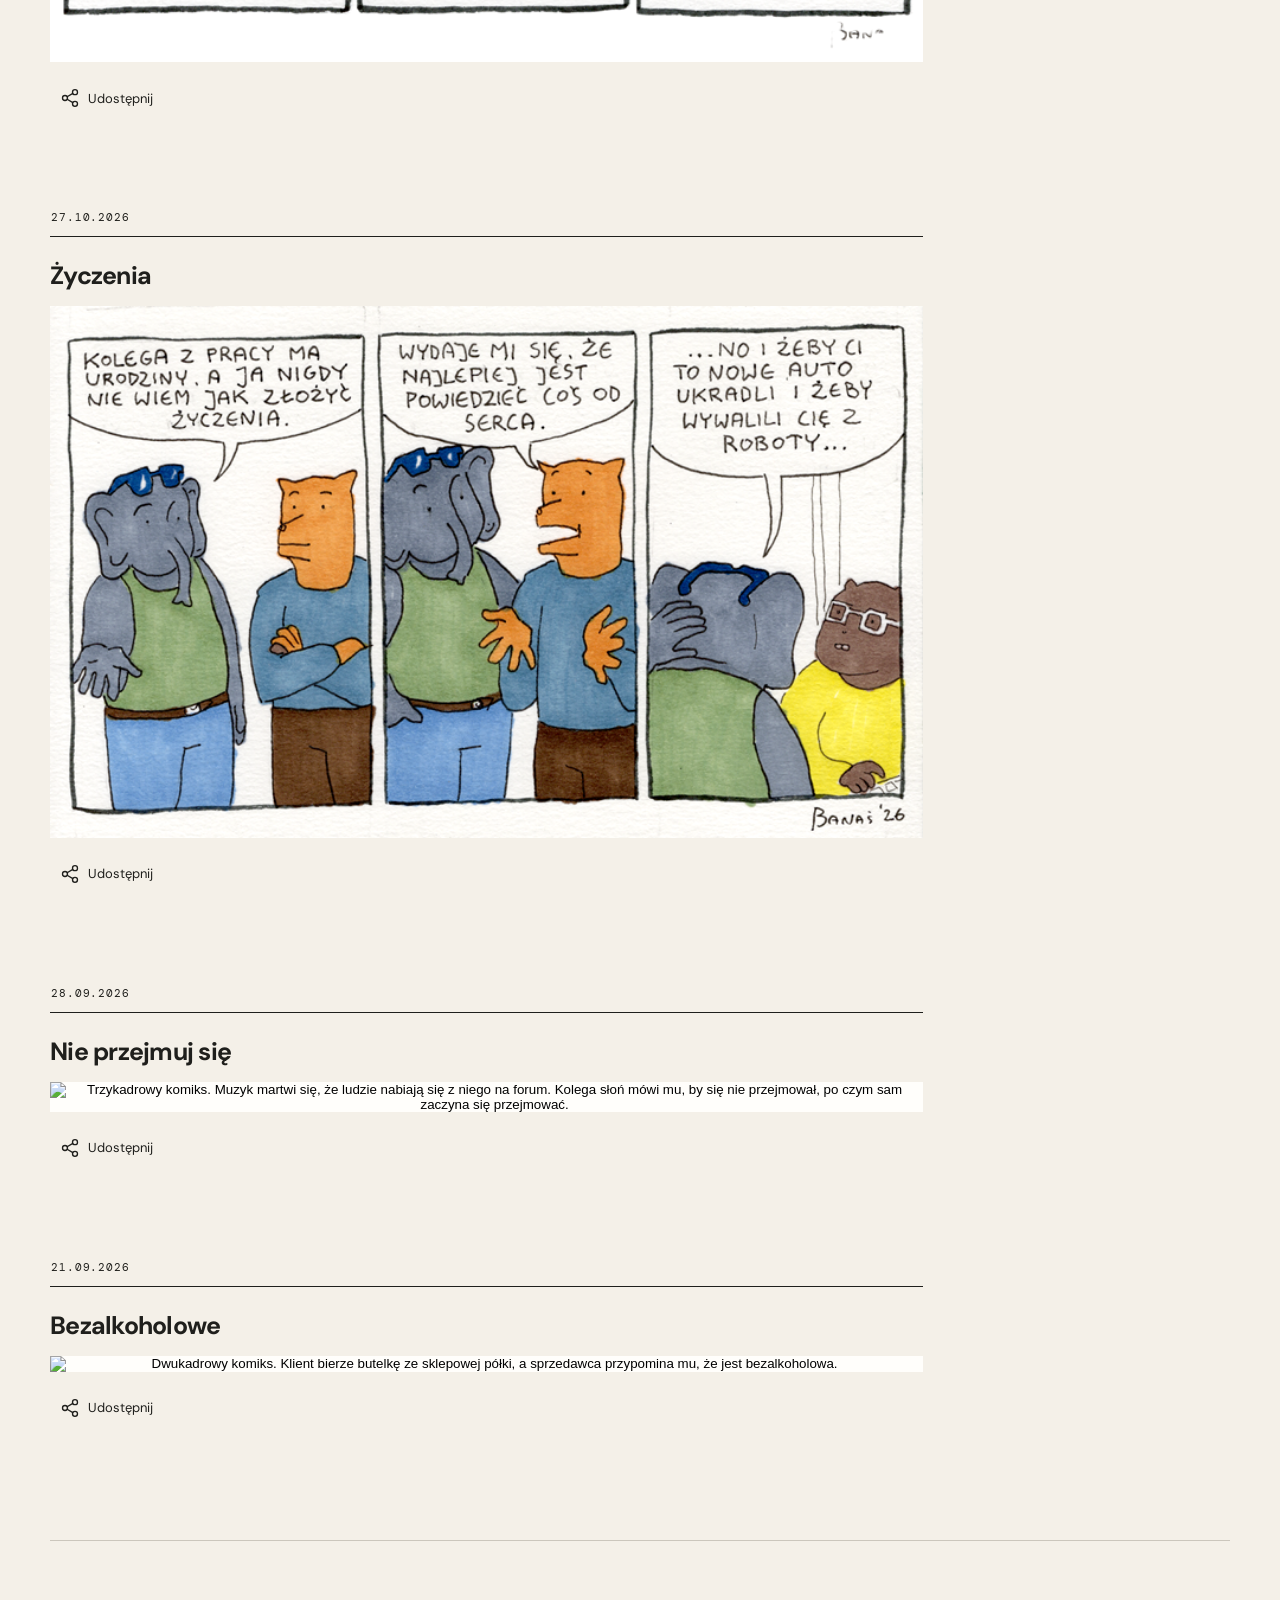
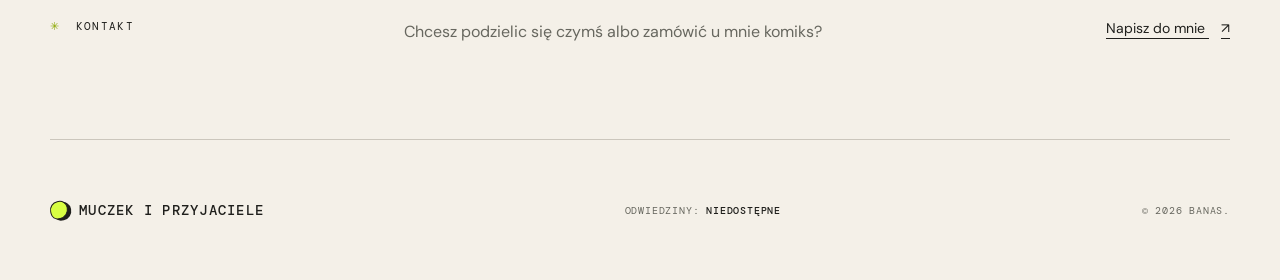
==== commit be1bd48c: "Add new strip." ====
--- a/index.html
+++ b/index.html
@@ -37,14 +37,30 @@
       <section class="comics-section" id="komiksy" aria-labelledby="comics-title">
         <div class="comic-list">
 
+          <article class="comic-card compact" id="buka">
+            <div class="comic-meta">
+              <time datetime="2026-11-12">12.11.2026</time>
+            </div>
+            <div class="comic-caption">
+              <h3>Buka</h3>
+            </div>
+            <button class="comic-image-button" type="button" aria-label="Powiększ komiks: Życzenia">
+              <img
+                src="assets/2026_11_buka.png"
+                alt="Trzykadrowy komiks."
+              />
+              <span class="zoom-hint" aria-hidden="true">Powiększ ↗</span>
+            </button>
+          </article>
+
           <article class="comic-card compact" id="keto">
             <div class="comic-meta">
-              <time datetime="2026-11-04">4.11.2026</time>
+              <time datetime="2026-10-27">4.11.2026</time>
             </div>
             <div class="comic-caption">
-              <h3><a href="/komiksy/keto/">Keto</a></h3>
+              <h3>Keto</h3>
             </div>
-            <button class="comic-image-button" type="button" aria-label="Powiększ komiks: Keto">
+            <button class="comic-image-button" type="button" aria-label="Powiększ komiks: Życzenia">
               <img
                 src="assets/2026_10_keto.png"
                 alt="Trzykadrowy komiks. "
@@ -58,7 +74,7 @@
               <time datetime="2026-10-27">27.10.2026</time>
             </div>
             <div class="comic-caption">
-              <h3><a href="/komiksy/zyczenia/">Życzenia</a></h3>
+              <h3>Życzenia</h3>
             </div>
             <button class="comic-image-button" type="button" aria-label="Powiększ komiks: Życzenia">
               <img
@@ -74,7 +90,7 @@
               <time datetime="2026-09-28">28.09.2026</time>
             </div>
             <div class="comic-caption">
-              <h3><a href="/komiksy/nie-przejmuj-sie/">Nie przejmuj się</a></h3>
+              <h3>Nie przejmuj się</h3>
             </div>
             <button class="comic-image-button" type="button" aria-label="Powiększ komiks: Nie przejmuj się">
               <img
@@ -90,7 +106,7 @@
               <time datetime="2026-09-21">21.09.2026</time>
             </div>
             <div class="comic-caption">
-              <h3><a href="/komiksy/bezalkoholowe/">Bezalkoholowe</a></h3>
+              <h3>Bezalkoholowe</h3>
             </div>
             <button class="comic-image-button" type="button" aria-label="Powiększ komiks: Bezalkoholowe">
               <img
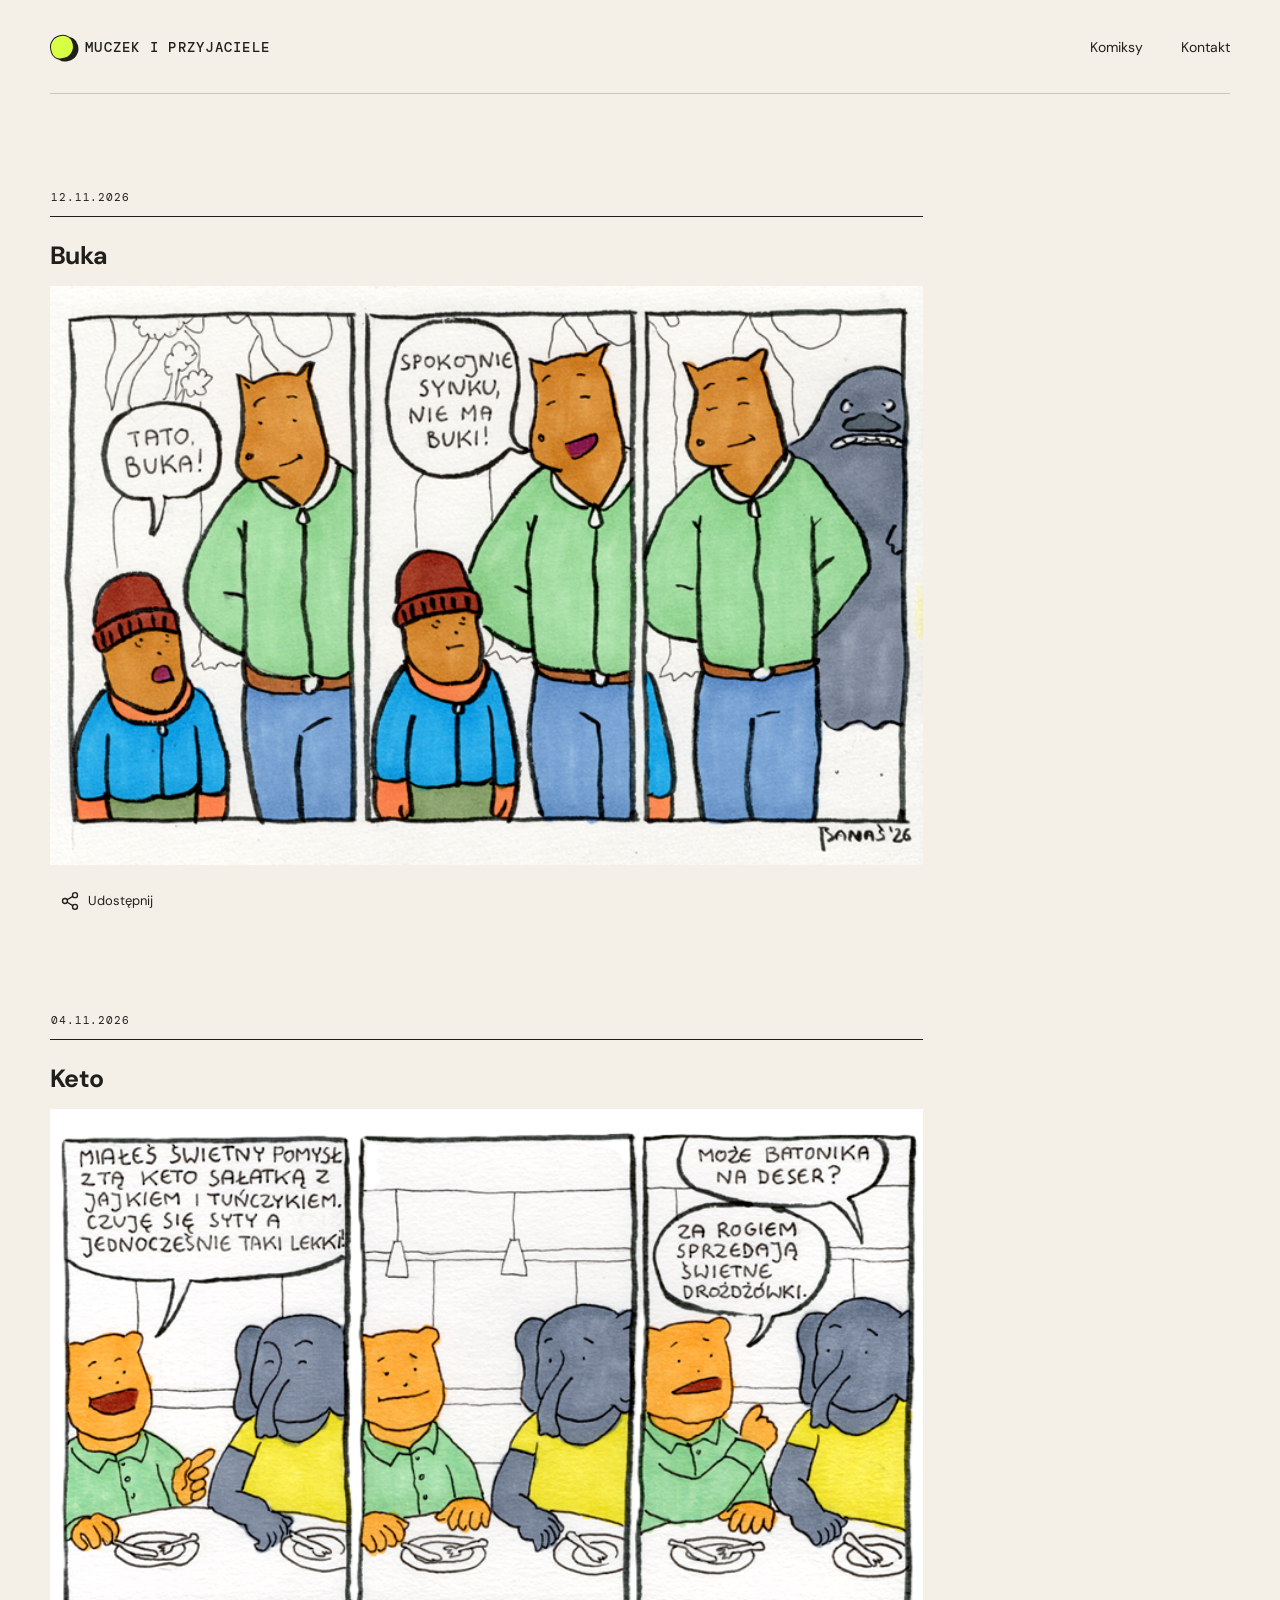
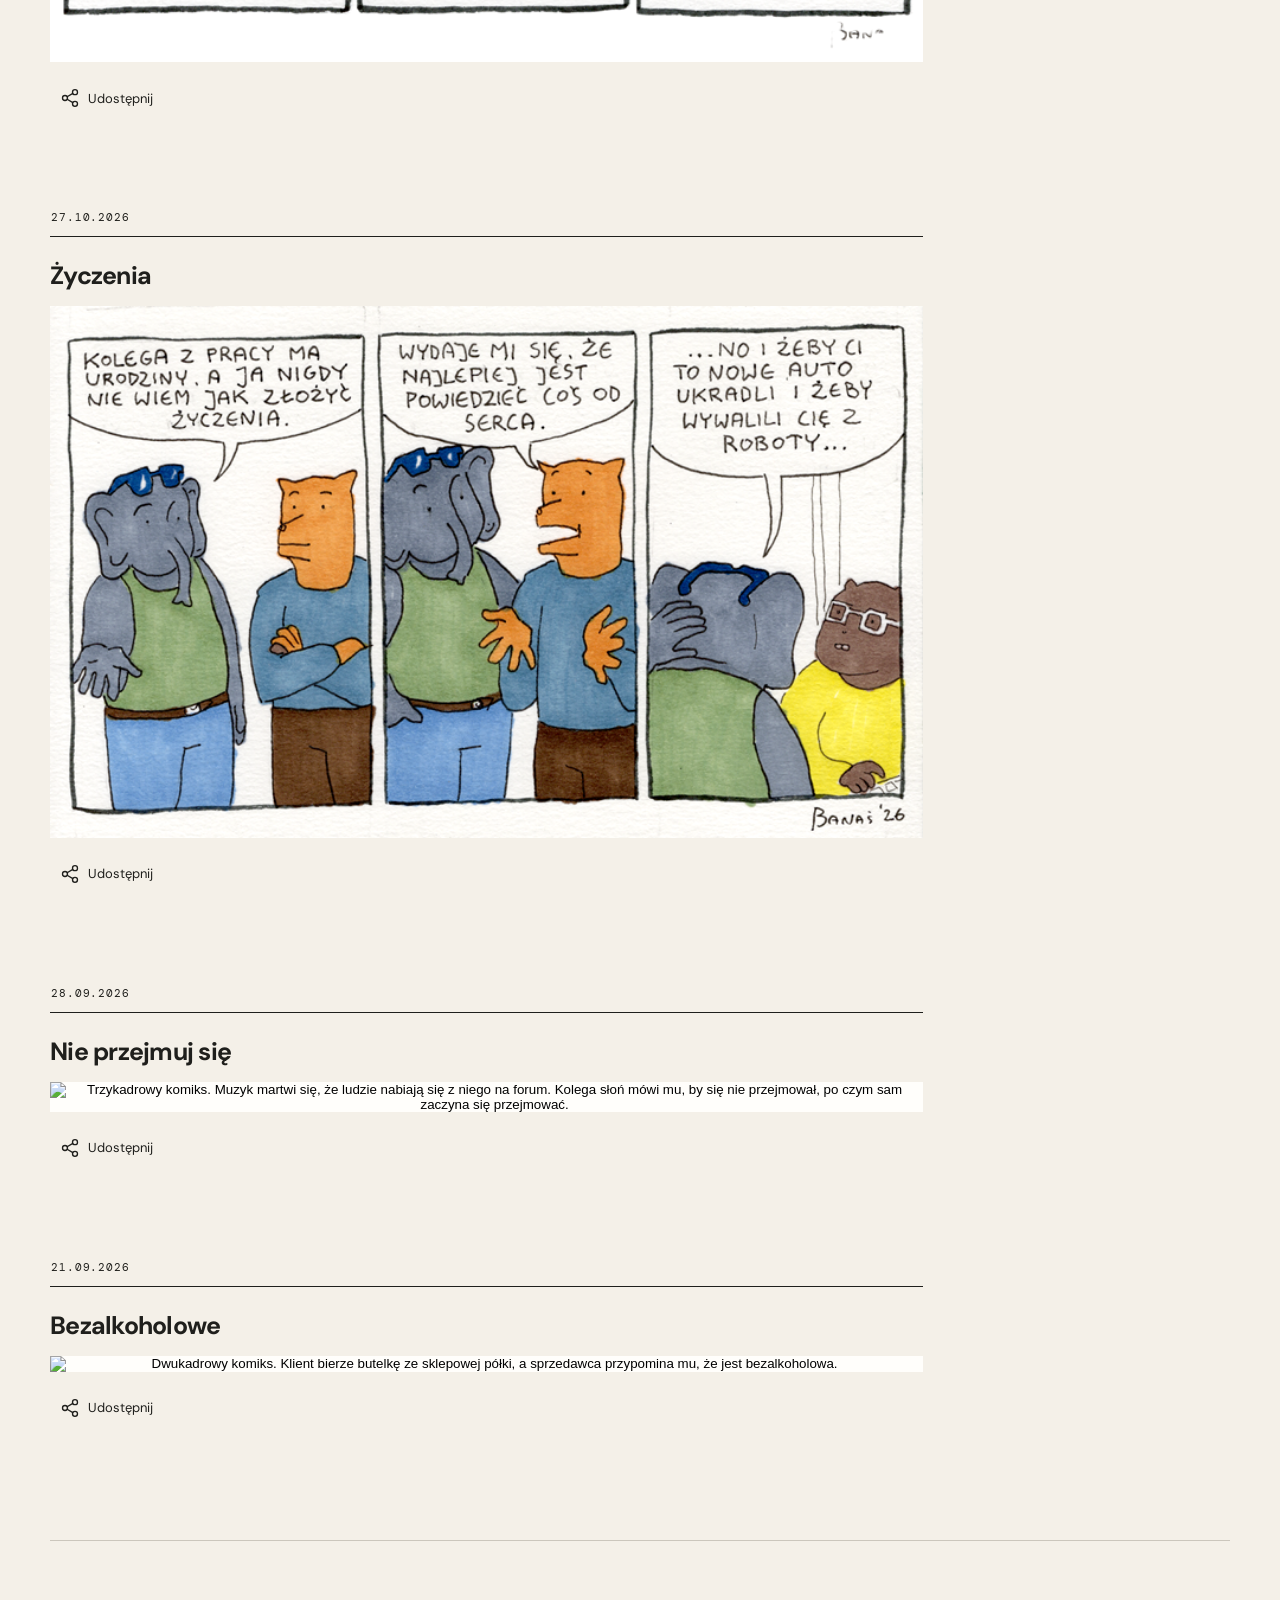
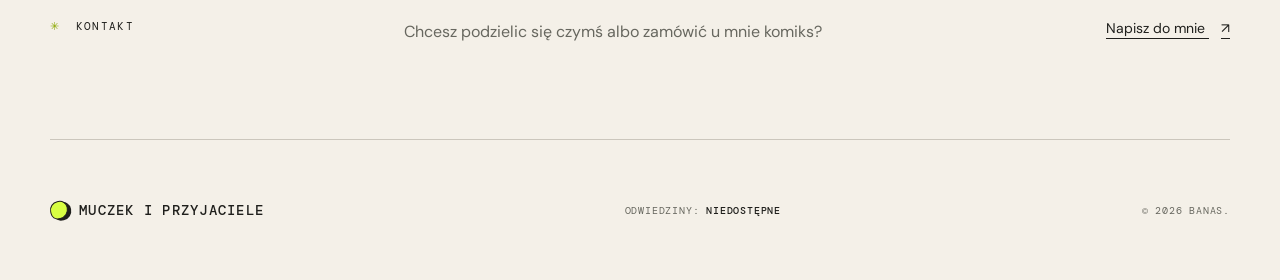
==== commit ac9c16a2: "Render comics from a shared template and data list" ====
--- a/index.html
+++ b/index.html
@@ -35,88 +35,19 @@
 
     <main id="top">
       <section class="comics-section" id="komiksy" aria-labelledby="comics-title">
-        <div class="comic-list">
-
-          <article class="comic-card compact" id="buka">
-            <div class="comic-meta">
-              <time datetime="2026-11-12">12.11.2026</time>
-            </div>
-            <div class="comic-caption">
-              <h3>Buka</h3>
-            </div>
-            <button class="comic-image-button" type="button" aria-label="Powiększ komiks: Życzenia">
-              <img
-                src="assets/2026_11_buka.png"
-                alt="Trzykadrowy komiks."
-              />
+        <h2 id="comics-title" class="visually-hidden">Komiksy</h2>
+        <div class="comic-list"></div>
+        <noscript><p>Włącz JavaScript, aby zobaczyć komiksy.</p></noscript>
+        <template id="comic-template">
+          <article class="comic-card">
+            <div class="comic-meta"><time></time></div>
+            <div class="comic-caption"><h3></h3></div>
+            <button class="comic-image-button" type="button">
+              <img alt="" />
               <span class="zoom-hint" aria-hidden="true">Powiększ ↗</span>
             </button>
           </article>
-
-          <article class="comic-card compact" id="keto">
-            <div class="comic-meta">
-              <time datetime="2026-10-27">4.11.2026</time>
-            </div>
-            <div class="comic-caption">
-              <h3>Keto</h3>
-            </div>
-            <button class="comic-image-button" type="button" aria-label="Powiększ komiks: Życzenia">
-              <img
-                src="assets/2026_10_keto.png"
-                alt="Trzykadrowy komiks. "
-              />
-              <span class="zoom-hint" aria-hidden="true">Powiększ ↗</span>
-            </button>
-          </article>
-
-          <article class="comic-card compact" id="zyczenia">
-            <div class="comic-meta">
-              <time datetime="2026-10-27">27.10.2026</time>
-            </div>
-            <div class="comic-caption">
-              <h3>Życzenia</h3>
-            </div>
-            <button class="comic-image-button" type="button" aria-label="Powiększ komiks: Życzenia">
-              <img
-                src="assets/2026_10_zyczenia.png"
-                alt="Trzykadrowy komiks. Słoń pyta, jak złożyć koledze z pracy życzenia urodzinowe. Za radą znajomego mówi od serca: życzy koledze kradzieży nowego auta i zwolnienia z pracy."
-              />
-              <span class="zoom-hint" aria-hidden="true">Powiększ ↗</span>
-            </button>
-          </article>
-
-          <article class="comic-card" id="nie-przejmuj-sie">
-            <div class="comic-meta">
-              <time datetime="2026-09-28">28.09.2026</time>
-            </div>
-            <div class="comic-caption">
-              <h3>Nie przejmuj się</h3>
-            </div>
-            <button class="comic-image-button" type="button" aria-label="Powiększ komiks: Nie przejmuj się">
-              <img
-                src="assets/2026_09_nie_przejmuj_sie.png"
-                alt="Trzykadrowy komiks. Muzyk martwi się, że ludzie nabiają się z niego na forum. Kolega słoń mówi mu, by się nie przejmował, po czym sam zaczyna się przejmować."
-              />
-              <span class="zoom-hint" aria-hidden="true">Powiększ ↗</span>
-            </button>
-          </article>
-
-          <article class="comic-card" id="bezalkoholowe">
-            <div class="comic-meta">
-              <time datetime="2026-09-21">21.09.2026</time>
-            </div>
-            <div class="comic-caption">
-              <h3>Bezalkoholowe</h3>
-            </div>
-            <button class="comic-image-button" type="button" aria-label="Powiększ komiks: Bezalkoholowe">
-              <img
-                src="assets/2026_09_bezalkoholowe.png"
-                alt="Dwukadrowy komiks. Klient bierze butelkę ze sklepowej półki, a sprzedawca przypomina mu, że jest bezalkoholowa."
-              />
-              <span class="zoom-hint" aria-hidden="true">Powiększ ↗</span>
-            </button>
-          </article>
-        </div>
+        </template>
       </section>
 
       <section class="about" id="kontakt" aria-labelledby="about-title">
@@ -141,6 +72,7 @@
       <img alt="" />
     </dialog>
 
+    <script src="comics.js"></script>
     <script src="script.js"></script>
   </body>
 </html>
